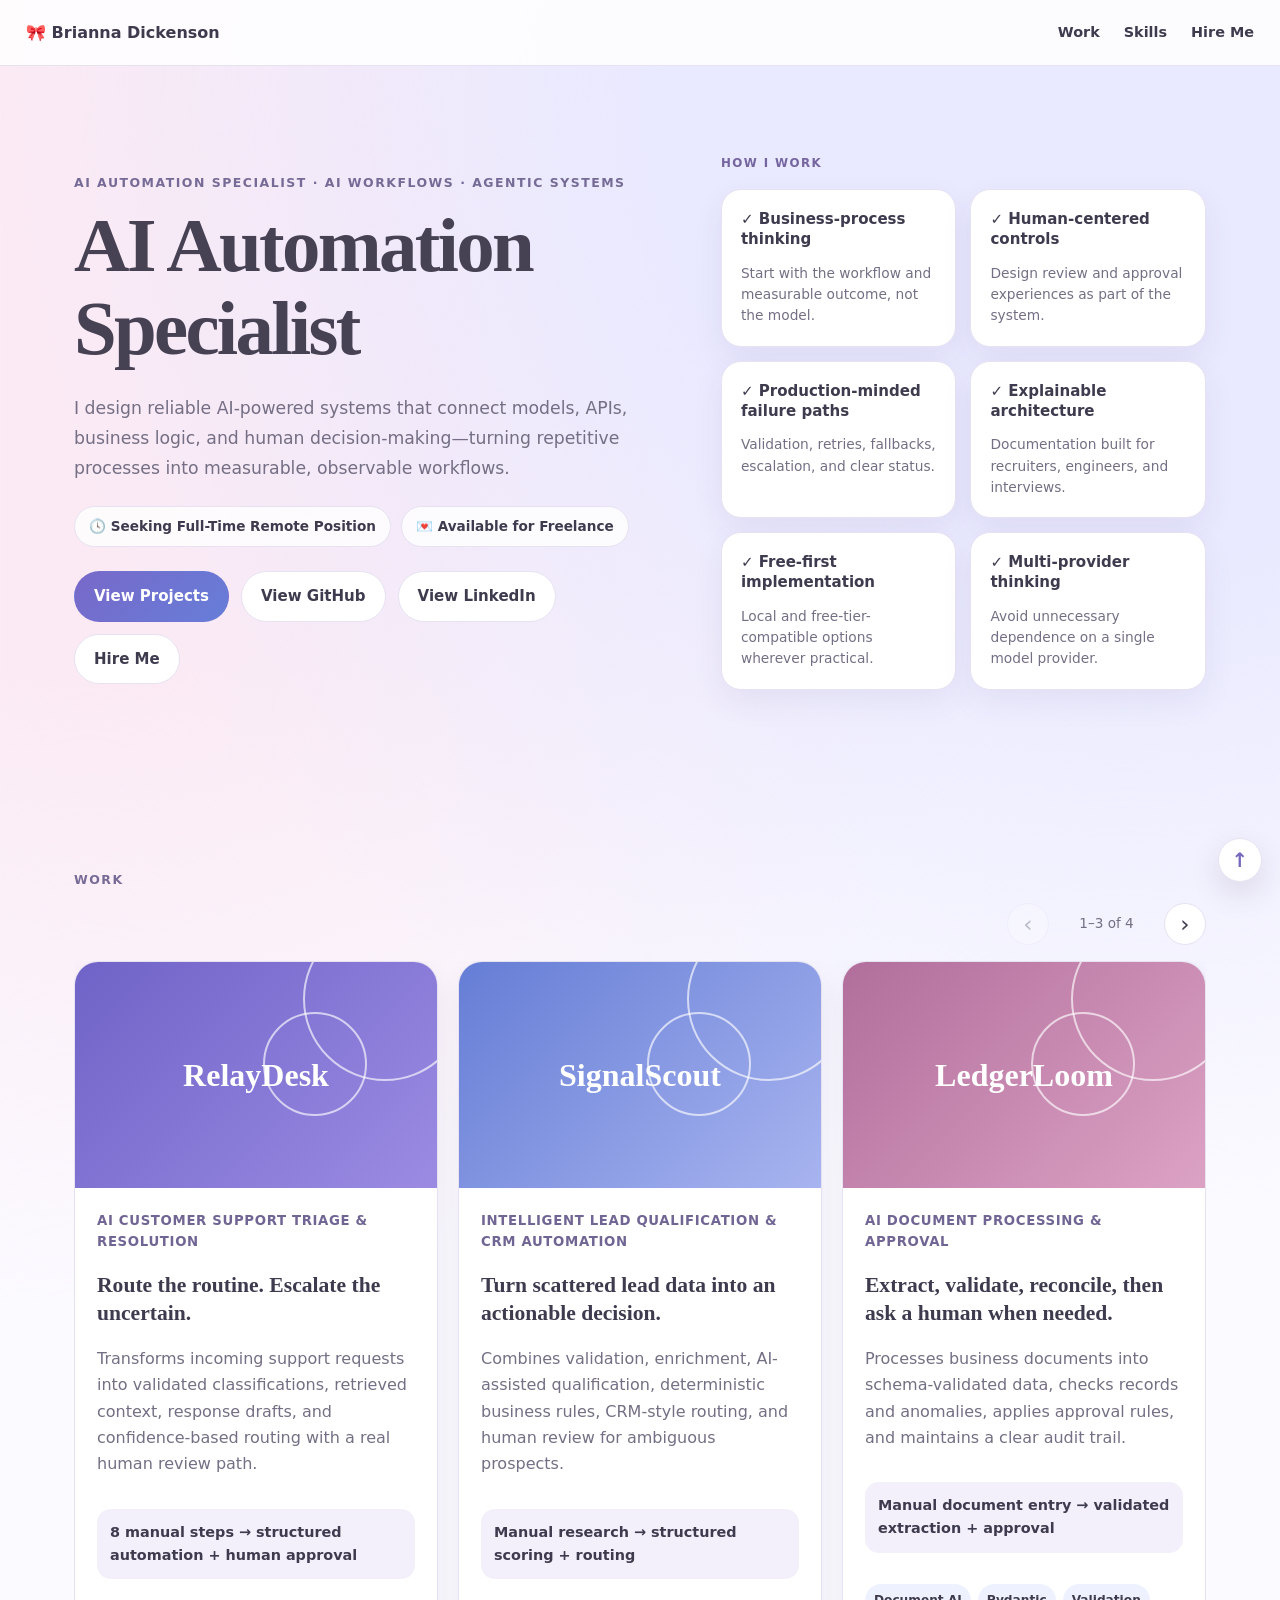
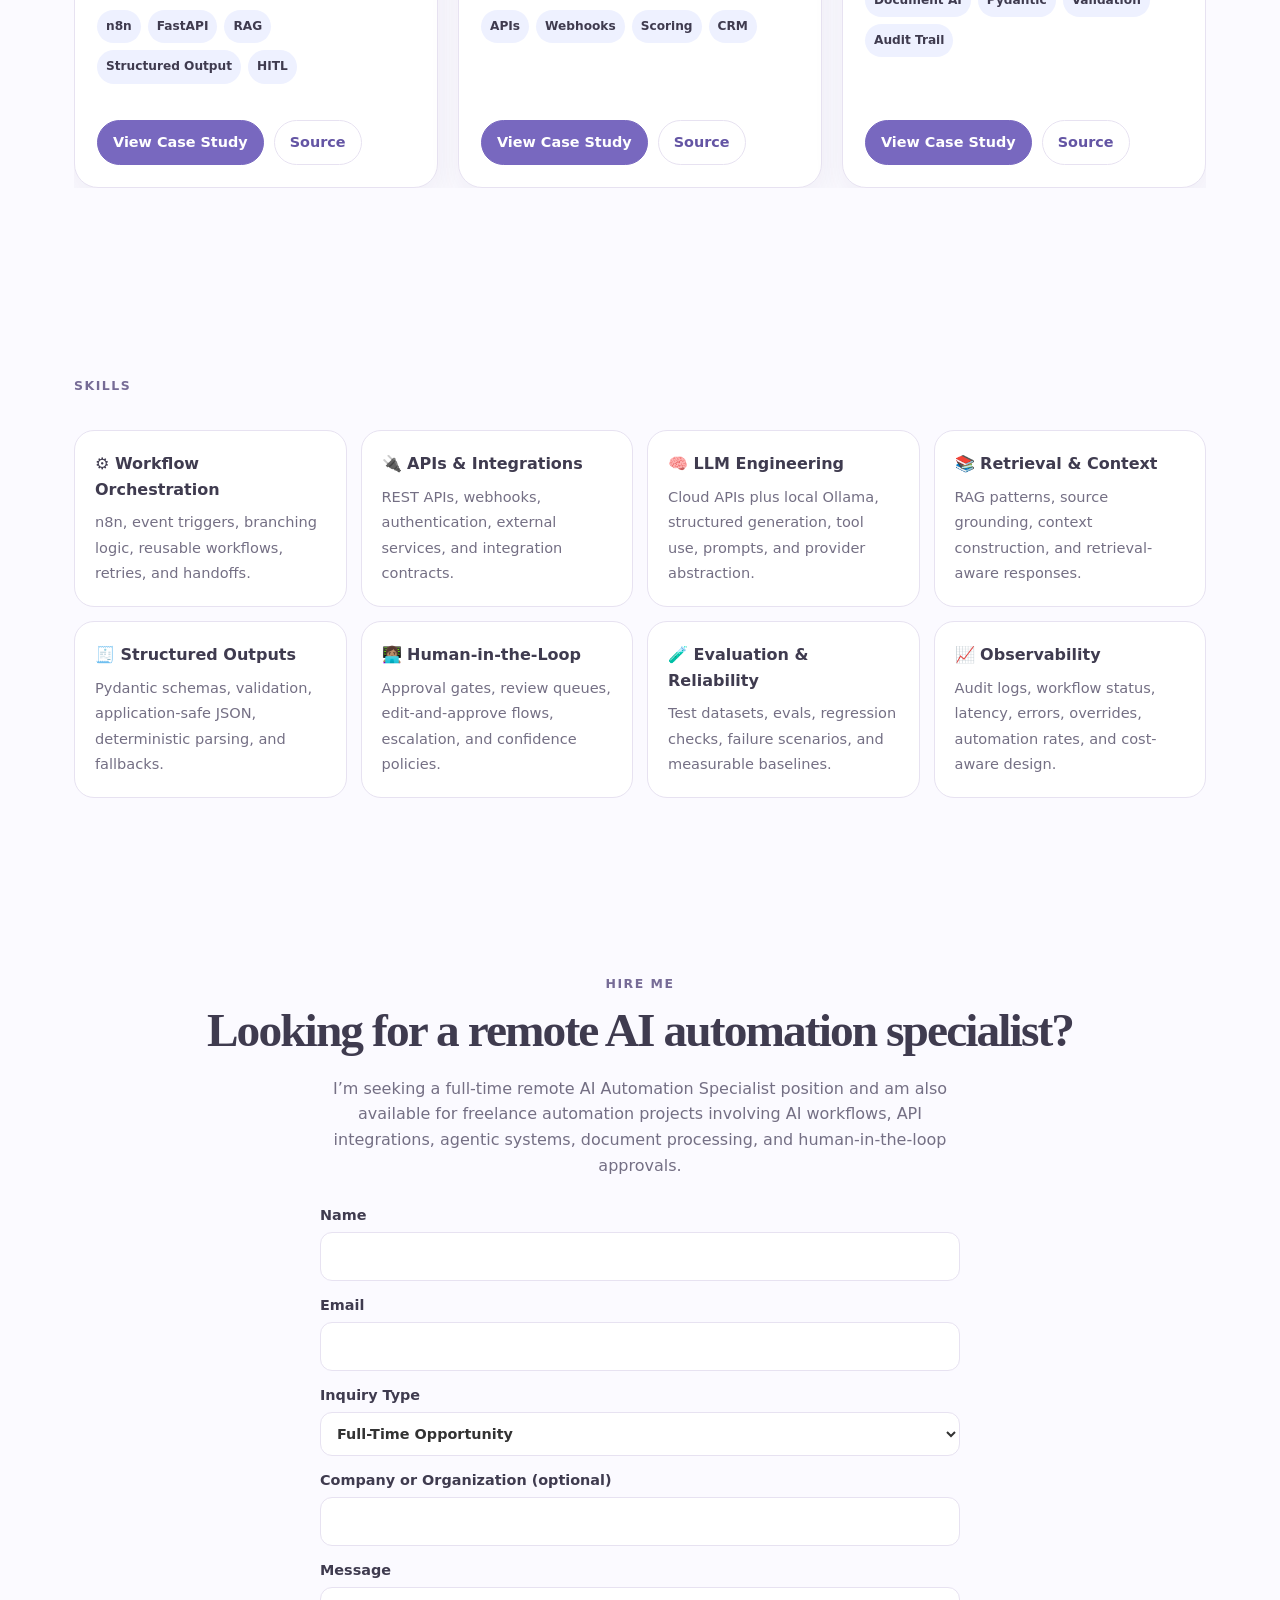
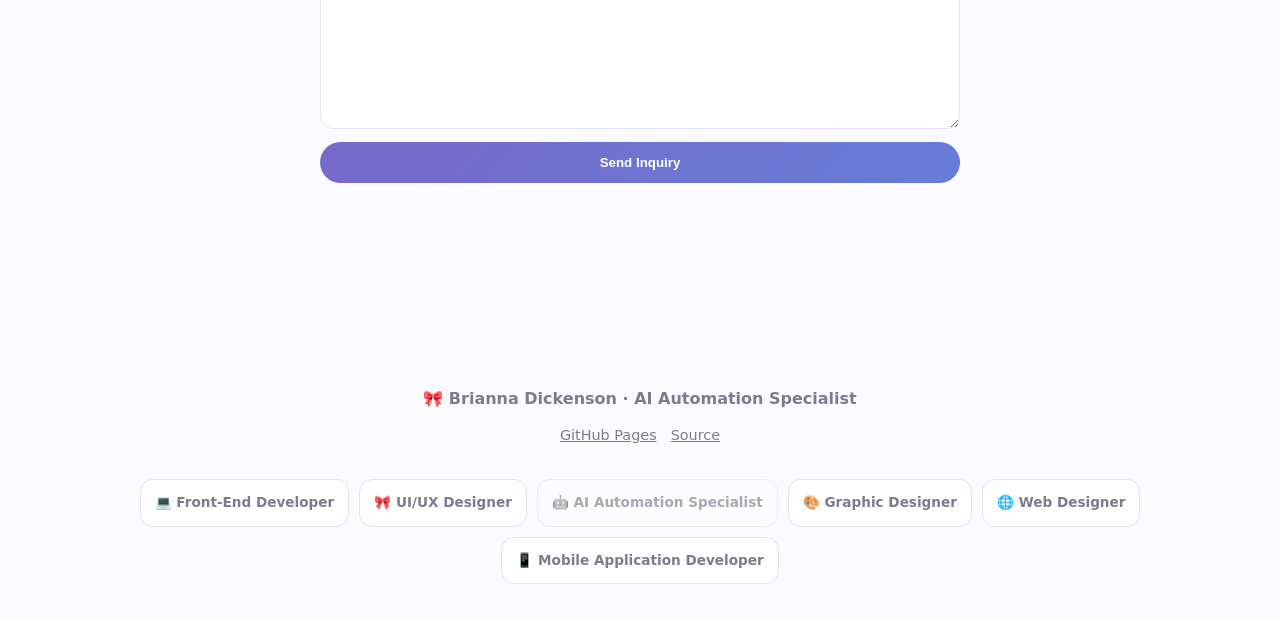
==== site/index.html @ fb6e981a "Page Featured Work carousel in non-repeating groups with left-aligned final page" ====
<!doctype html>
<html lang="en">
<head>
<meta charset="utf-8">
<meta name="viewport" content="width=device-width,initial-scale=1">
<meta name="description" content="Brianna Dickenson — AI Automation Specialist building reliable AI workflows, agents, API integrations, structured outputs, evaluation systems, and human-in-the-loop automation.">
<title>Brianna Dickenson · AI Automation Specialist</title>
<style>
:root{font-family:Inter,system-ui,-apple-system,BlinkMacSystemFont,"Segoe UI",sans-serif;color:#3f3b4f;background:#fbfaff;--ink:#3f3b4f;--muted:#746f84;--lav:#7868c9;--peri:#667ed8;--pink:#bc6f9d;--line:#e7e2f1;--card:#fff;--soft:#f3f0fb;--soft2:#eef1ff}*{box-sizing:border-box}html{scroll-behavior:smooth}body{margin:0;min-width:320px;background:radial-gradient(circle at 88% 2%,#e9e9ff 0 12%,transparent 29%),radial-gradient(circle at 7% 8%,#fbeaf4 0 10%,transparent 27%),#fbfaff}a{color:inherit}.skip{position:fixed;left:12px;top:12px;transform:translateY(-200%);background:#fff;padding:10px 14px;border-radius:12px;z-index:100}.skip:focus{transform:none}:focus-visible{outline:3px solid #6b66cc;outline-offset:3px}.wrap{max-width:1180px;margin:auto;padding:0 24px}.top{height:68px;display:flex;align-items:center;justify-content:space-between;border-bottom:1px solid rgba(70,60,95,.12);background:rgba(255,255,255,.91);backdrop-filter:blur(12px);position:sticky;top:0;z-index:30;padding:0 26px}.brand{font-weight:900;text-decoration:none}.nav{display:flex;gap:16px;flex-wrap:wrap;font-size:.9rem}.nav a{text-decoration:none;color:#655f75}.hero{display:grid;grid-template-columns:1.08fr .92fr;gap:54px;align-items:center;min-height:690px;padding-top:74px;padding-bottom:76px}.eyebrow{text-transform:uppercase;letter-spacing:.13em;font-size:.75rem;font-weight:850;color:#766b96}.hero h1,.section h2{font-family:Georgia,serif;color:#474154;letter-spacing:-.035em}.hero h1{font-size:clamp(3.35rem,7vw,6.5rem);line-height:.94;margin:10px 0 22px}.lede{font-size:1.17rem;line-height:1.7;color:var(--muted);max-width:710px}.status{display:grid;gap:9px;margin:25px 0}.status strong{display:inline-flex;width:fit-content;padding:9px 13px;border-radius:999px;border:1px solid var(--line);background:#fff}.status .primary{background:#ece9fb;border-color:#ddd6f4;color:#5e5194}.actions{display:flex;gap:11px;flex-wrap:wrap;margin-top:24px}.btn{display:inline-flex;align-items:center;justify-content:center;border-radius:999px;padding:12px 18px;font-weight:850;text-decoration:none;border:1px solid var(--line);background:#fff}.btn.primary{background:linear-gradient(135deg,var(--lav),var(--peri));color:#fff;border-color:transparent}.btn.disabled{opacity:.55;cursor:not-allowed}.flow-shell{background:#2f2c3a;color:#fbf9ff;border-radius:28px;padding:26px;box-shadow:0 28px 70px rgba(58,49,84,.18);transform:rotate(1deg);position:relative;overflow:hidden}.flow-shell:before{content:"";position:absolute;width:220px;height:220px;border-radius:50%;background:rgba(125,111,210,.17);right:-70px;top:-90px}.flow-title{font-size:.8rem;text-transform:uppercase;letter-spacing:.12em;color:#cfc7ea;font-weight:850;margin-bottom:20px;position:relative}.flow{display:grid;gap:10px;position:relative}.node{display:flex;align-items:center;justify-content:space-between;gap:10px;border:1px solid rgba(255,255,255,.13);background:rgba(255,255,255,.06);padding:13px 14px;border-radius:15px;font-weight:800}.node small{font-weight:700;color:#c9c2db}.node.active{border-color:#a99be8;background:rgba(144,129,219,.16)}.connector{height:17px;width:2px;background:linear-gradient(#8d7bd9,#7182df);margin:auto;position:relative;overflow:hidden}.connector:after{content:"";position:absolute;left:0;top:-10px;width:2px;height:8px;background:#fff;animation:pulse 2s linear infinite}@keyframes pulse{to{transform:translateY(30px)}}.split{display:grid;grid-template-columns:1fr 1fr;gap:10px}.section{padding:86px 0}.section h2{font-size:clamp(2.35rem,4.7vw,4.4rem);margin:0 0 15px}.section-copy{color:var(--muted);line-height:1.7;max-width:790px}.projects{display:grid;grid-template-columns:repeat(2,1fr);gap:22px;margin-top:38px}.card{background:#fff;border:1px solid var(--line);border-radius:28px;padding:20px;box-shadow:0 16px 45px rgba(65,55,91,.05)}.visual{height:210px;border-radius:21px;display:flex;align-items:flex-end;padding:22px;position:relative;overflow:hidden}.visual:before,.visual:after{content:"";position:absolute;border-radius:999px;border:2px solid rgba(255,255,255,.65)}.visual:before{width:160px;height:160px;right:-30px;top:-45px}.visual:after{width:100px;height:100px;right:70px;top:50px}.relay{background:linear-gradient(135deg,#6f63c7,#9b8be3);color:#fff}.signal{background:linear-gradient(135deg,#657dd5,#a8b4f0);color:#fff}.ledger{background:linear-gradient(135deg,#b16e9c,#dca2c4);color:#fff}.orbit{background:linear-gradient(135deg,#40395d,#7568a8);color:#fff}.visual strong{font-family:Georgia,serif;font-size:2rem;z-index:1}.card h3{font-family:Georgia,serif;font-size:1.9rem;margin:18px 0 3px}.subtitle{font-size:.83rem;font-weight:850;color:#716594;text-transform:uppercase;letter-spacing:.05em}.card p{color:var(--muted);line-height:1.65}.outcome{display:flex;gap:8px;align-items:center;background:var(--soft);border-radius:14px;padding:12px 13px;font-weight:800;font-size:.9rem;margin:15px 0}.chips{display:flex;gap:7px;flex-wrap:wrap;margin:16px 0}.chip{font-size:.76rem;font-weight:800;background:var(--soft2);border-radius:999px;padding:7px 9px}.links{display:flex;gap:13px;flex-wrap:wrap}.links a{font-weight:850;color:#6455a4}.skillgrid{display:grid;grid-template-columns:repeat(4,1fr);gap:14px;margin-top:34px}.skill{background:#fff;border:1px solid var(--line);border-radius:20px;padding:20px}.skill strong{display:block;margin-bottom:7px}.skill span{color:var(--muted);font-size:.91rem;line-height:1.55}.architecture{display:grid;grid-template-columns:.9fr 1.1fr;gap:30px;background:#fff;border:1px solid var(--line);border-radius:30px;padding:30px}.archmap{display:grid;gap:10px}.archrow{display:grid;grid-template-columns:repeat(3,1fr);gap:10px}.archbox{background:#f8f6fd;border:1px solid #ebe5f5;border-radius:17px;padding:16px;text-align:center;font-size:.86rem;font-weight:800}.archbox.emphasis{background:#eeeafe;color:#594d94}.metricgrid{display:grid;grid-template-columns:repeat(4,1fr);gap:13px;margin-top:34px}.metric{background:#fff;border:1px solid var(--line);border-radius:20px;padding:20px}.metric b{display:block;font-family:Georgia,serif;font-size:2rem;margin-bottom:5px}.metric span{font-size:.87rem;color:var(--muted)}.about{display:grid;grid-template-columns:.8fr 1.2fr;gap:30px;background:linear-gradient(135deg,#f2effd,#f8f7ff);border:1px solid #e1dbf2;border-radius:30px;padding:30px}.checklist{display:grid;grid-template-columns:repeat(2,1fr);gap:12px}.check{background:#fff;border-radius:17px;padding:16px;border:1px solid #ebe5f5}.check strong{display:block;margin-bottom:5px}.check span{font-size:.88rem;color:var(--muted)}.family{display:grid;grid-template-columns:repeat(5,1fr);gap:13px;margin-top:30px}.family a,.family div{padding:18px;border:1px solid var(--line);border-radius:20px;background:#fff;text-decoration:none}.family strong{display:block;margin-bottom:5px}.family span{font-size:.84rem;color:var(--muted);line-height:1.45}.contact{text-align:center;padding-bottom:100px}.contact .actions{justify-content:center}.footer{text-align:center;padding:28px;color:#81798d;border-top:1px solid var(--line)}@media(max-width:950px){.hero,.architecture,.about{grid-template-columns:1fr}.skillgrid,.metricgrid{grid-template-columns:repeat(2,1fr)}.family{grid-template-columns:repeat(2,1fr)}.flow-shell{transform:none}}@media(max-width:720px){.projects{grid-template-columns:1fr}.archrow{grid-template-columns:1fr}.top{height:auto;padding:15px 18px;align-items:flex-start}.nav{justify-content:flex-end}.hero{min-height:auto;padding-top:52px}.wrap{padding:0 18px}}@media(max-width:560px){.skillgrid,.metricgrid,.family,.checklist,.split{grid-template-columns:1fr}}

/* Portfolio family design system: typography, scale, buttons and footer */
:root{font-family:Inter,system-ui,-apple-system,BlinkMacSystemFont,"Segoe UI",sans-serif;font-size:16px}body{font-family:Inter,system-ui,-apple-system,BlinkMacSystemFont,"Segoe UI",sans-serif;line-height:1.6}.hero h1{font-family:Georgia,"Times New Roman",serif;font-size:clamp(2.9rem,6vw,5.2rem);line-height:1.08;letter-spacing:-.035em}.section h2{font-family:Georgia,"Times New Roman",serif;font-size:clamp(2rem,3.7vw,3.25rem);line-height:1.16}.eyebrow{font-size:.78rem;font-weight:800;letter-spacing:.12em;text-transform:uppercase}.lede,.lead{font-size:1.08rem;line-height:1.75}.actions{display:flex;flex-wrap:wrap;gap:12px}.actions .btn,.actions a.btn{font-family:inherit;font-size:.94rem;font-weight:750;border-radius:999px;padding:12px 19px;min-height:44px;display:inline-flex;align-items:center;justify-content:center;text-decoration:none}.portfolio-status{display:flex;flex-wrap:wrap;gap:10px;margin:22px 0}.portfolio-status span{border:1px solid var(--line,#ded6e7);border-radius:999px;padding:9px 14px;background:rgba(255,255,255,.8);font-size:.85rem;font-weight:750}.footer{border-top:0!important;text-align:center;padding:36px 20px}.portfolio-family-footer{border:0!important;padding:16px 0 0!important;margin:16px auto 0!important}.portfolio-family-footer nav{display:flex;justify-content:center;flex-wrap:wrap;gap:10px}.portfolio-family-footer nav a,.portfolio-family-footer nav span{display:inline-flex;align-items:center;justify-content:center;padding:12px 14px;border-radius:13px;border:1px solid var(--line,#ddd);background:rgba(255,255,255,.75);font-size:.85rem;font-weight:700;text-decoration:none}.portfolio-family-footer nav .current{opacity:.65}.footer-links{margin:12px 0;display:flex;gap:14px;justify-content:center;flex-wrap:wrap}.footer-links a{font-size:.9rem}.hire-form{max-width:640px;margin:26px auto;text-align:left;display:grid;gap:13px}.hire-form label{display:grid;gap:5px;font-size:.9rem;font-weight:700}.hire-form input,.hire-form select,.hire-form textarea{font:inherit;width:100%;padding:12px;border:1px solid var(--line,#ddd);border-radius:12px;background:#fff;color:#333}.hire-form button{cursor:pointer}.hire-form .form-feedback{font-size:.9rem}@media(max-width:650px){.hero{padding-top:52px}.portfolio-family-footer nav a,.portfolio-family-footer nav span{flex:1 1 145px}.actions .btn{flex:1 1 auto}}

/* Front-End Developer-aligned AI Automation portfolio shell */
.topnav{height:66px;display:flex;align-items:center;justify-content:space-between;padding:0 26px;background:rgba(255,255,255,.87);border-bottom:1px solid var(--line);position:relative;z-index:10}.topnav .brand{font-size:1rem;font-weight:850;text-decoration:none;color:var(--ink)}.navlinks{display:flex;gap:24px;align-items:center}.navlinks a{font-size:.9rem;font-weight:750;color:var(--ink);text-decoration:none}.navlinks a:hover{color:#7461bb}
.landing .hero{max-width:1180px;margin:0 auto;padding:88px 24px 80px;display:grid;grid-template-columns:1.1fr .9fr;gap:54px;align-items:center;min-height:680px}.landing .hero h1{font-family:Georgia,"Times New Roman",serif;font-size:clamp(2.9rem,6vw,5.2rem);line-height:1.08;letter-spacing:-.035em}.landing .hero .lede{max-width:600px}.landing .hero-quality{width:100%;min-width:0}.landing .hero-quality-title{font-size:.74rem;font-weight:850;letter-spacing:.12em;text-transform:uppercase;margin:0 0 16px;color:#75659f}.landing .hero-quality .checks{display:grid;grid-template-columns:repeat(2,minmax(0,1fr));gap:14px}.landing .hero-quality .check{display:flex;flex-direction:column;gap:8px;min-width:0;min-height:142px;padding:19px;background:#fff;border:1px solid var(--line);border-radius:20px;box-shadow:0 12px 32px rgba(74,58,111,.07)}.landing .hero-quality .check strong{display:block;font-size:.94rem;line-height:1.35;color:var(--ink)}.landing .hero-quality .check span{font-size:.86rem;line-height:1.55;color:var(--muted)}
#work,#skills{max-width:1180px;margin:0 auto;padding:88px 24px}#work .projects{display:grid;grid-template-columns:repeat(3,minmax(0,1fr));gap:22px;margin-top:34px;align-items:stretch}#work .card{min-width:0;display:flex;flex-direction:column;overflow:hidden;border-radius:24px;border:1px solid var(--line);background:#fff;box-shadow:0 12px 32px rgba(74,58,111,.07);padding:0}#work .card .visual{width:100%;height:auto;aspect-ratio:16/10;border-radius:0;margin:0;display:flex;align-items:center;justify-content:center}#work .card .subtitle,#work .card h3,#work .card p,#work .card .outcome,#work .card .chips,#work .card .links{margin-left:22px;margin-right:22px}#work .card .subtitle{margin-top:22px}#work .card h3{font-size:1.35rem;line-height:1.3}#work .card .chips{display:flex;flex-wrap:wrap;gap:7px}#work .card .links{margin-top:auto;padding-top:20px;margin-bottom:22px;display:flex;gap:10px;flex-wrap:wrap}#work .card .links a{display:inline-flex;align-items:center;justify-content:center;min-height:44px;border:1px solid var(--line);border-radius:999px;padding:10px 15px;text-decoration:none;font-weight:750;font-size:.9rem}#work .card .links a:first-child{background:#7868bf;color:#fff;border-color:#7868bf}
.section.contact{max-width:1180px;margin:0 auto;padding:88px 24px 100px;text-align:center}.section.contact h2{font-family:Georgia,"Times New Roman",serif;font-size:clamp(2rem,3.7vw,3.25rem);line-height:1.16;letter-spacing:-.04em;margin:0;color:var(--ink)}.section.contact>p:not(.eyebrow){max-width:650px;margin:18px auto 0;color:var(--muted);line-height:1.6;font-size:1rem}.section.contact>.eyebrow{margin:0 0 9px}.section.contact .hire-form{max-width:640px;margin:26px auto;text-align:left}
:root{--backtop-accent:#7868bf}.backtop{position:fixed;right:18px;bottom:18px;width:44px;height:44px;display:grid;place-items:center;padding:0;border-radius:50%;border:1px solid var(--line);background:#fff;color:var(--backtop-accent);box-shadow:0 12px 30px rgba(78,49,67,.13);font-family:inherit;font-size:1.25rem;line-height:1;font-weight:800;cursor:pointer;z-index:40;transition:transform .18s ease,box-shadow .18s ease,background-color .18s ease}.backtop:hover{transform:translateY(-3px);box-shadow:0 16px 36px rgba(78,49,67,.19);background:#fffafc}.backtop:focus-visible{outline:3px solid var(--backtop-accent);outline-offset:3px}@media(prefers-reduced-motion:reduce){.backtop{transition:none}.backtop:hover{transform:none}}
@media(max-width:950px){.landing .hero{grid-template-columns:1fr;min-height:auto;gap:32px}#work .projects{grid-template-columns:repeat(2,minmax(0,1fr))}}@media(max-width:650px){.topnav{padding:0 16px}.navlinks{gap:12px}.navlinks a{font-size:.82rem}.landing .hero{padding:52px 18px 65px}.landing .hero-quality .checks{grid-template-columns:1fr}.landing .hero-quality .check{min-height:0}#work,#skills{padding:64px 18px}#work .projects{grid-template-columns:1fr}.section.contact{padding:64px 18px 90px}}

/* Shared accessible Featured Work carousel */
#work .work-carousel{position:relative;min-width:0}#work .work-viewport{overflow:hidden;min-width:0;touch-action:pan-y;overscroll-behavior-inline:contain}#work .work-track{display:flex!important;flex-wrap:nowrap!important;align-items:stretch!important;gap:20px!important;margin-top:0!important;transition:transform .3s ease;will-change:transform}#work .work-track>.card,#work .work-track>.project{flex:0 0 calc((100% - 40px)/3)!important;width:calc((100% - 40px)/3)!important;min-width:0!important;max-width:none!important;box-sizing:border-box;display:flex!important;flex-direction:column!important;height:auto!important}#work .work-track>.card>.project-actions,#work .work-track>.card>.links{margin-top:auto!important}#work .work-track>.project>div:last-child{display:flex;flex-direction:column;flex:1}#work .work-track>.project .actions{margin-top:auto}#work .work-controls{display:flex;align-items:center;justify-content:flex-end;gap:10px;margin:0 0 16px}#work .work-arrow{display:grid;place-items:center;width:42px;height:42px;border-radius:50%;border:1px solid var(--line,#ddd);background:#fff;color:inherit;font:inherit;font-size:1.45rem;cursor:pointer;line-height:1}#work .work-arrow:disabled{opacity:.3;cursor:default}#work .work-counter{font-size:.85rem;color:var(--muted,#777);min-width:95px;text-align:center}#work .work-controls[hidden]{display:none!important}#work .work-track>.card .actions,#work .work-track>.card .project-actions{margin-top:auto}#work .work-track>.card .links{margin-top:auto}@media(max-width:950px){#work .work-track>.card,#work .work-track>.project{flex-basis:calc((100% - 20px)/2)!important;width:calc((100% - 20px)/2)!important}}@media(max-width:650px){#work .work-track>.card,#work .work-track>.project{flex-basis:100%!important;width:100%!important}}@media(prefers-reduced-motion:reduce){#work .work-track{transition:none!important}}
#work .work-track>.work-page-hidden{display:none!important}#work .work-track{transition:none!important}\n</style>
</head>
<body>
<a class="skip" href="#main">Skip to content</a>
<header class="topnav"><a class="brand" href="#">🎀 Brianna Dickenson</a><nav class="navlinks" aria-label="Primary navigation"><a href="#work">Work</a><a href="#skills">Skills</a><a href="#contact">Hire Me</a></nav></header>
<main id="main" class="landing">
<section class="hero wrap"><div><p class="eyebrow">AI Automation Specialist · AI Workflows · Agentic Systems</p><h1>AI Automation Specialist</h1><p class="lede">I design reliable AI-powered systems that connect models, APIs, business logic, and human decision-making—turning repetitive processes into measurable, observable workflows.</p><div class="portfolio-status"><span>🕓 Seeking Full-Time Remote Position</span><span>💌 Available for Freelance</span></div><div class="actions"><a class="btn primary" href="#work">View Projects</a><a class="btn" href="https://github.com/breyhanaariel/ai-automation-specialist">View GitHub</a><a class="btn" href="https://www.linkedin.com/in/brianna-dickenson-9555515b">View LinkedIn</a><a class="btn" href="#contact">Hire Me</a></div></div><div class="hero-quality" aria-label="How I Work: AI automation approach"><p class="eyebrow hero-quality-title">How I Work</p><div class="checks"><div class="check"><strong>✓ Business-process thinking</strong><span>Start with the workflow and measurable outcome, not the model.</span></div><div class="check"><strong>✓ Human-centered controls</strong><span>Design review and approval experiences as part of the system.</span></div><div class="check"><strong>✓ Production-minded failure paths</strong><span>Validation, retries, fallbacks, escalation, and clear status.</span></div><div class="check"><strong>✓ Explainable architecture</strong><span>Documentation built for recruiters, engineers, and interviews.</span></div><div class="check"><strong>✓ Free-first implementation</strong><span>Local and free-tier-compatible options wherever practical.</span></div><div class="check"><strong>✓ Multi-provider thinking</strong><span>Avoid unnecessary dependence on a single model provider.</span></div></div></div></section>
<section class="section wrap" id="work"><p class="eyebrow">Work</p><div class="projects">
<article class="card"><div class="visual relay"><strong>RelayDesk</strong></div><div class="subtitle">AI Customer Support Triage & Resolution</div><h3>Route the routine. Escalate the uncertain.</h3><p>Transforms incoming support requests into validated classifications, retrieved context, response drafts, and confidence-based routing with a real human review path.</p><div class="outcome">8 manual steps → structured automation + human approval</div><div class="chips"><span class="chip">n8n</span><span class="chip">FastAPI</span><span class="chip">RAG</span><span class="chip">Structured Output</span><span class="chip">HITL</span></div><div class="links"><a href="projects/relaydesk.html">View Case Study</a><a href="https://github.com/breyhanaariel/ai-automation-specialist/tree/main/relaydesk">Source</a></div></article>
<article class="card"><div class="visual signal"><strong>SignalScout</strong></div><div class="subtitle">Intelligent Lead Qualification & CRM Automation</div><h3>Turn scattered lead data into an actionable decision.</h3><p>Combines validation, enrichment, AI-assisted qualification, deterministic business rules, CRM-style routing, and human review for ambiguous prospects.</p><div class="outcome">Manual research → structured scoring + routing</div><div class="chips"><span class="chip">APIs</span><span class="chip">Webhooks</span><span class="chip">Scoring</span><span class="chip">CRM</span></div><div class="links"><a href="projects/signalscout.html">View Case Study</a><a href="https://github.com/breyhanaariel/ai-automation-specialist/tree/main/signalscout">Source</a></div></article>
<article class="card"><div class="visual ledger"><strong>LedgerLoom</strong></div><div class="subtitle">AI Document Processing & Approval</div><h3>Extract, validate, reconcile, then ask a human when needed.</h3><p>Processes business documents into schema-validated data, checks records and anomalies, applies approval rules, and maintains a clear audit trail.</p><div class="outcome">Manual document entry → validated extraction + approval</div><div class="chips"><span class="chip">Document AI</span><span class="chip">Pydantic</span><span class="chip">Validation</span><span class="chip">Audit Trail</span></div><div class="links"><a href="projects/ledgerloom.html">View Case Study</a><a href="https://github.com/breyhanaariel/ai-automation-specialist/tree/main/ledgerloom">Source</a></div></article>
<article class="card"><div class="visual orbit"><strong>OrbitOps</strong></div><div class="subtitle">Agentic Business Operations System</div><h3>Coordinate specialized agents without surrendering control.</h3><p>Uses tool-calling agents, shared state, explicit permissions, orchestration, fallback paths, and approval gates to execute multi-step business operations.</p><div class="outcome">Fragmented operations → coordinated agent workflow</div><div class="chips"><span class="chip">Agents</span><span class="chip">Tool Calling</span><span class="chip">MCP-ready</span><span class="chip">Orchestration</span></div><div class="links"><a href="projects/orbitops.html">View Case Study</a><a href="https://github.com/breyhanaariel/ai-automation-specialist/tree/main/orbitops">Source</a></div></article>
</div></section>
<section class="section wrap" id="skills"><p class="eyebrow">Skills</p><div class="skillgrid"><div class="skill"><strong>⚙️ Workflow Orchestration</strong><span>n8n, event triggers, branching logic, reusable workflows, retries, and handoffs.</span></div><div class="skill"><strong>🔌 APIs & Integrations</strong><span>REST APIs, webhooks, authentication, external services, and integration contracts.</span></div><div class="skill"><strong>🧠 LLM Engineering</strong><span>Cloud APIs plus local Ollama, structured generation, tool use, prompts, and provider abstraction.</span></div><div class="skill"><strong>📚 Retrieval & Context</strong><span>RAG patterns, source grounding, context construction, and retrieval-aware responses.</span></div><div class="skill"><strong>🧾 Structured Outputs</strong><span>Pydantic schemas, validation, application-safe JSON, deterministic parsing, and fallbacks.</span></div><div class="skill"><strong>👩🏽‍💻 Human-in-the-Loop</strong><span>Approval gates, review queues, edit-and-approve flows, escalation, and confidence policies.</span></div><div class="skill"><strong>🧪 Evaluation & Reliability</strong><span>Test datasets, evals, regression checks, failure scenarios, and measurable baselines.</span></div><div class="skill"><strong>📈 Observability</strong><span>Audit logs, workflow status, latency, errors, overrides, automation rates, and cost-aware design.</span></div></div></section>
<section class="section wrap contact" id="contact"><p class="eyebrow">Hire Me</p><h2>Looking for a remote AI automation specialist?</h2><p>I’m seeking a full-time remote AI Automation Specialist position and am also available for freelance automation projects involving AI workflows, API integrations, agentic systems, document processing, and human-in-the-loop approvals.</p><form class="hire-form" id="hireForm"><label>Name<input name="name" required autocomplete="name"></label><label>Email<input name="email" type="email" required autocomplete="email"></label><label>Inquiry Type<select name="inquiry_type" required><option value="Full-Time Opportunity">Full-Time Opportunity</option><option value="Freelance Project">Freelance Project</option></select></label><label>Company or Organization (optional)<input name="company" autocomplete="organization"></label><label>Message<textarea name="message" rows="5" required></textarea></label><button class="btn primary" type="submit">Send Inquiry</button><p class="form-feedback" id="hireFeedback" role="status" aria-live="polite"></p></form></section>
</main><footer class="footer"><strong>🎀 Brianna Dickenson · AI Automation Specialist</strong><div class="footer-links"><a href="https://breyhanaariel.github.io/ai-automation-specialist/">GitHub Pages</a><a href="https://github.com/breyhanaariel/ai-automation-specialist">Source</a></div><div class="portfolio-family-footer"><nav aria-label="Portfolio Family"><a href="https://breyhanaariel.github.io/front-end-developer/">💻 Front-End Developer</a><a href="https://breyhanaariel.github.io/ui-ux-designer/">🎀 UI/UX Designer</a><span class="current" aria-current="page">🤖 AI Automation Specialist</span><a href="https://breyhanaariel.github.io/graphic-designer/">🎨 Graphic Designer</a><a href="https://breyhanaariel.github.io/web-designer/">🌐 Web Designer</a><a href="https://breyhanaariel.github.io/mobile-app-developer/">📱 Mobile Application Developer</a></nav></div></footer><button class="backtop" type="button" aria-label="Back to top" title="Back to top">↑</button><script>document.querySelector('.backtop')?.addEventListener('click',()=>window.scrollTo({top:0,behavior:window.matchMedia('(prefers-reduced-motion: reduce)').matches?'auto':'smooth'}));document.getElementById('hireForm')?.addEventListener('submit',async function(e){e.preventDefault();const form=e.currentTarget,feedback=document.getElementById('hireFeedback'),button=form.querySelector('button');button.disabled=true;feedback.textContent='Sending inquiry…';try{const response=await fetch('https://formsubmit.co/ajax/breyhanadickenson@gmail.com',{method:'POST',body:new FormData(form),headers:{Accept:'application/json'}});if(!response.ok)throw Error('Submission failed');feedback.textContent='Thank you! Your inquiry was sent.';form.reset()}catch(error){feedback.innerHTML='Could not send automatically. Please <a href="mailto:breyhanadickenson@gmail.com?subject=AI%20Automation%20Opportunity">email me directly</a>.'}finally{button.disabled=false}});
function initWorkCarousel(root=document){const work=root.querySelector('#work');if(!work||work.dataset.carouselReady)return;const track=work.querySelector('.projects,.grid3,.grid');if(!track)return;const cards=[...track.children].filter(el=>el.matches('article.card,article.project'));if(!cards.length)return;work.dataset.carouselReady='true';const viewport=document.createElement('div');viewport.className='work-viewport';const wrapper=document.createElement('div');wrapper.className='work-carousel';track.classList.add('work-track');track.parentNode.insertBefore(wrapper,track);wrapper.appendChild(viewport);viewport.appendChild(track);const controls=document.createElement('div');controls.className='work-controls';controls.setAttribute('aria-label','Featured work navigation');const prev=document.createElement('button'),next=document.createElement('button'),counter=document.createElement('span');prev.type=next.type='button';prev.className=next.className='work-arrow';prev.textContent='‹';next.textContent='›';prev.setAttribute('aria-label','Previous project');next.setAttribute('aria-label','Next project');counter.className='work-counter';counter.setAttribute('aria-live','polite');controls.append(prev,counter,next);wrapper.parentNode.insertBefore(controls,wrapper);let page=0;function visible(){return window.matchMedia('(max-width:650px)').matches?1:window.matchMedia('(max-width:950px)').matches?2:3}function update(){const count=visible(),totalPages=Math.ceil(cards.length/count);page=Math.max(0,Math.min(page,totalPages-1));const start=page*count,end=Math.min(cards.length,start+count);track.style.transform='none';controls.hidden=totalPages<=1;prev.disabled=page===0;next.disabled=page===totalPages-1;counter.textContent=(start+1)+'–'+end+' of '+cards.length;cards.forEach((card,i)=>{const hidden=i<start||i>=end;card.classList.toggle('work-page-hidden',hidden);card.setAttribute('aria-hidden',String(hidden));if('inert'in card)card.inert=hidden;else card.querySelectorAll('a,button,input,select,textarea').forEach(el=>{if(hidden){if(!el.hasAttribute('data-work-tab'))el.setAttribute('data-work-tab',el.getAttribute('tabindex')??'');el.tabIndex=-1}else if(el.hasAttribute('data-work-tab')){const old=el.getAttribute('data-work-tab');if(old)el.setAttribute('tabindex',old);else el.removeAttribute('tabindex');el.removeAttribute('data-work-tab')}})})}prev.addEventListener('click',()=>{page=Math.max(0,page-1);update()});next.addEventListener('click',()=>{page=Math.min(Math.ceil(cards.length/visible())-1,page+1);update()});let startX=null,startY=null;viewport.addEventListener('touchstart',e=>{if(e.touches.length===1){startX=e.touches[0].clientX;startY=e.touches[0].clientY}},{passive:true});viewport.addEventListener('touchend',e=>{if(startX===null||!e.changedTouches.length)return;const dx=e.changedTouches[0].clientX-startX,dy=e.changedTouches[0].clientY-startY;startX=startY=null;if(Math.abs(dx)>45&&Math.abs(dx)>Math.abs(dy)*1.2){page=Math.max(0,Math.min(Math.ceil(cards.length/visible())-1,page+(dx<0?1:-1)));update()}},{passive:true});let previousCount=visible();window.addEventListener('resize',()=>{const count=visible();if(count!==previousCount){page=0;previousCount=count}update()});update()}

initWorkCarousel();
</script>
</body>
</html>
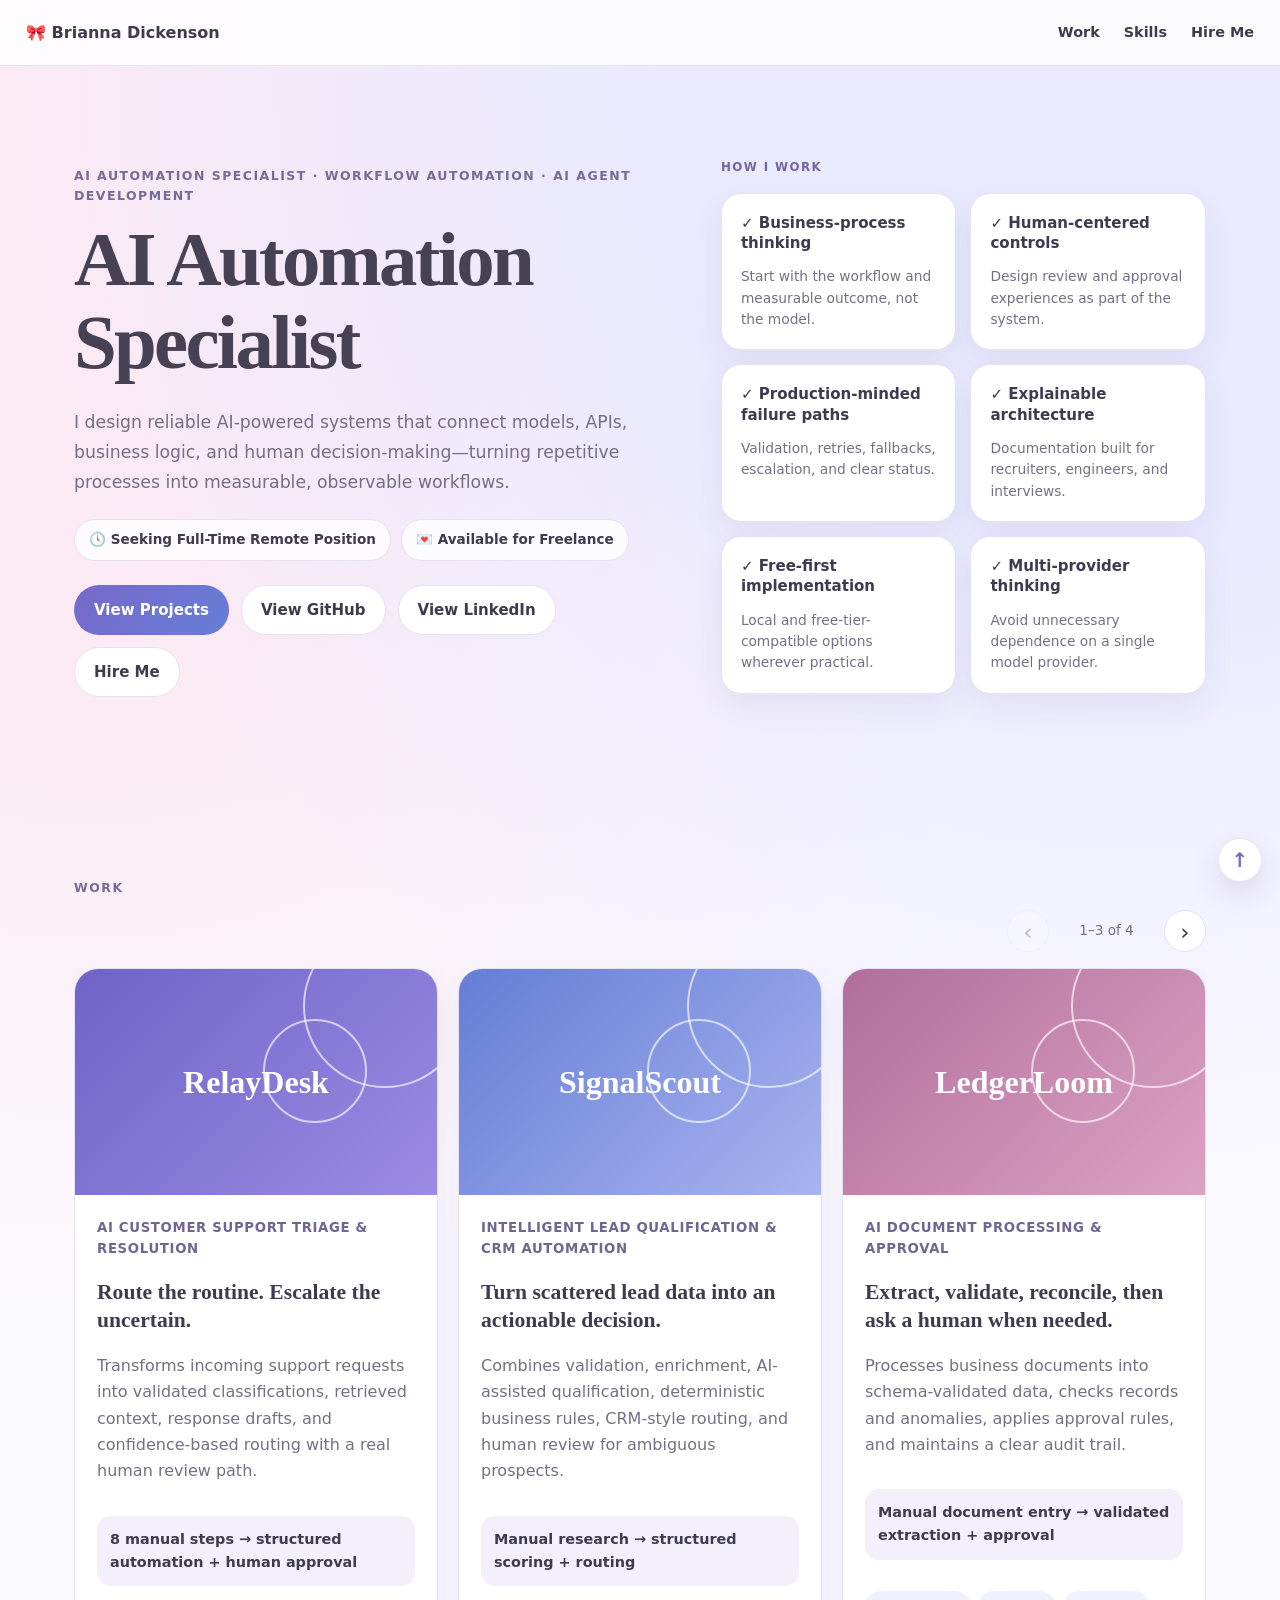
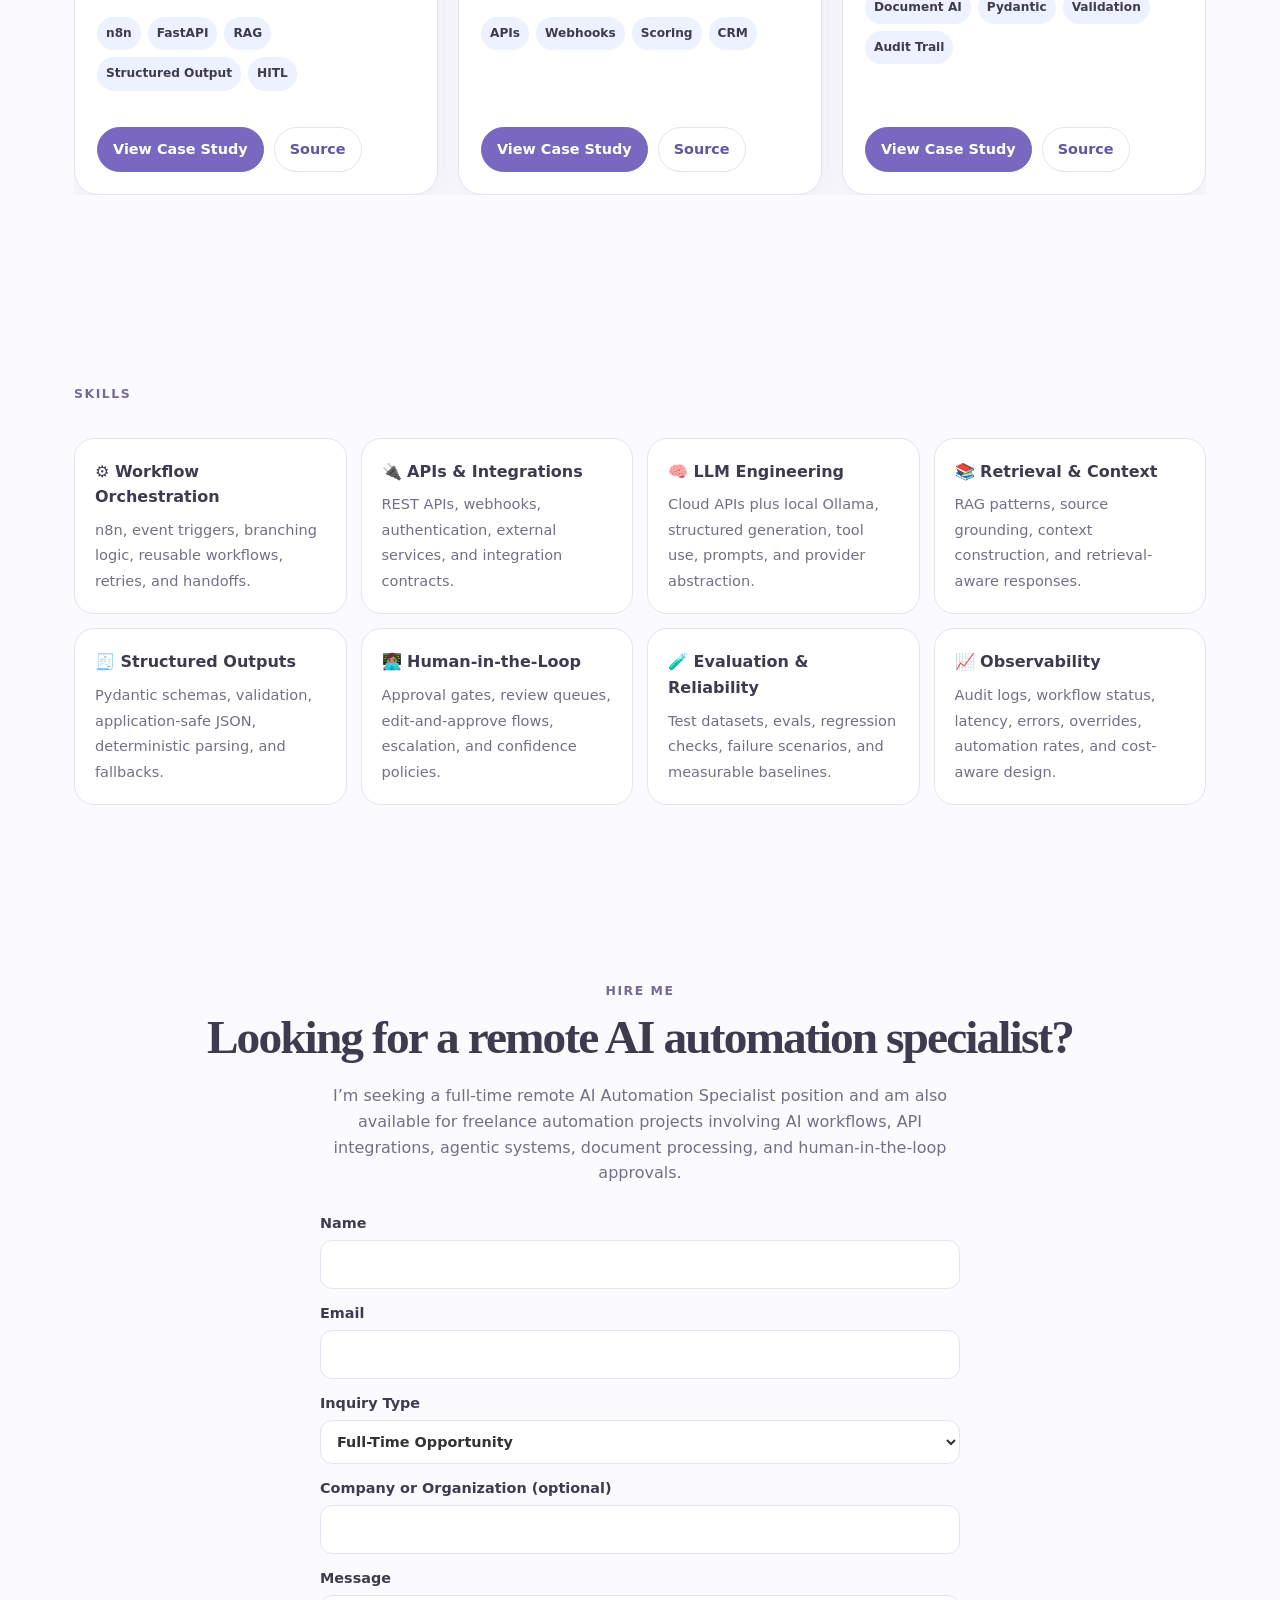
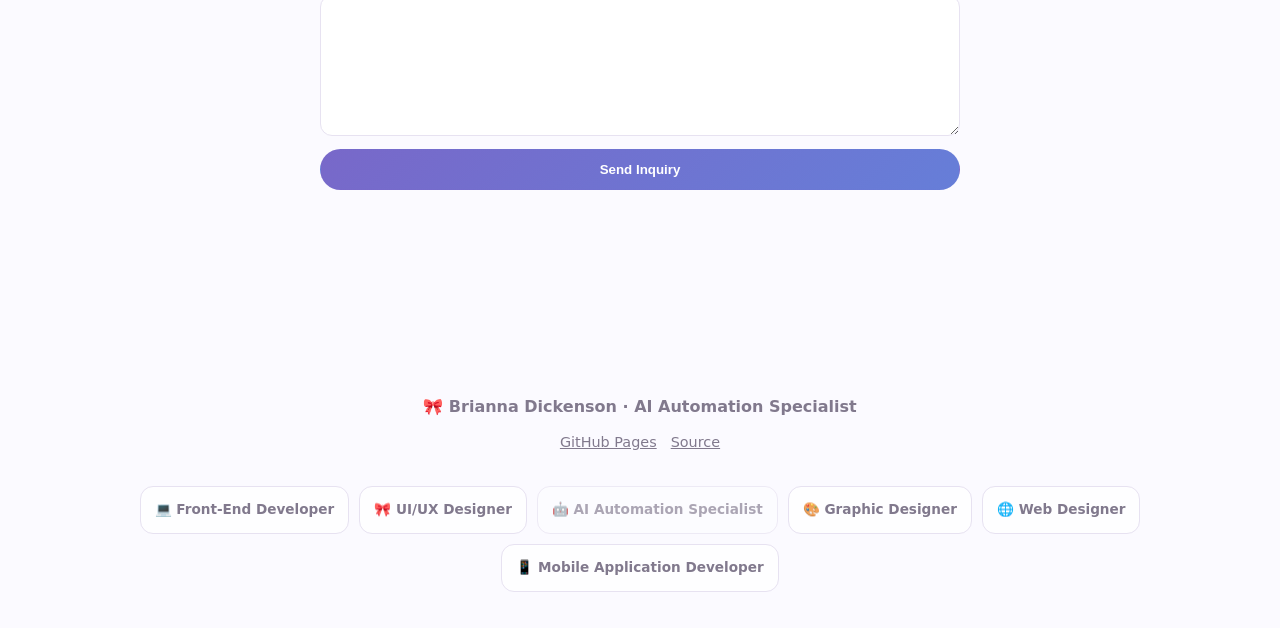
==== commit 19782cae: "Refocus portfolio specialty tagline on two job-relevant areas" ====
--- a/site/index.html
+++ b/site/index.html
@@ -27,7 +27,7 @@
 <a class="skip" href="#main">Skip to content</a>
 <header class="topnav"><a class="brand" href="#">🎀 Brianna Dickenson</a><nav class="navlinks" aria-label="Primary navigation"><a href="#work">Work</a><a href="#skills">Skills</a><a href="#contact">Hire Me</a></nav></header>
 <main id="main" class="landing">
-<section class="hero wrap"><div><p class="eyebrow">AI Automation Specialist · AI Workflows · Agentic Systems</p><h1>AI Automation Specialist</h1><p class="lede">I design reliable AI-powered systems that connect models, APIs, business logic, and human decision-making—turning repetitive processes into measurable, observable workflows.</p><div class="portfolio-status"><span>🕓 Seeking Full-Time Remote Position</span><span>💌 Available for Freelance</span></div><div class="actions"><a class="btn primary" href="#work">View Projects</a><a class="btn" href="https://github.com/breyhanaariel/ai-automation-specialist">View GitHub</a><a class="btn" href="https://www.linkedin.com/in/brianna-dickenson-9555515b">View LinkedIn</a><a class="btn" href="#contact">Hire Me</a></div></div><div class="hero-quality" aria-label="How I Work: AI automation approach"><p class="eyebrow hero-quality-title">How I Work</p><div class="checks"><div class="check"><strong>✓ Business-process thinking</strong><span>Start with the workflow and measurable outcome, not the model.</span></div><div class="check"><strong>✓ Human-centered controls</strong><span>Design review and approval experiences as part of the system.</span></div><div class="check"><strong>✓ Production-minded failure paths</strong><span>Validation, retries, fallbacks, escalation, and clear status.</span></div><div class="check"><strong>✓ Explainable architecture</strong><span>Documentation built for recruiters, engineers, and interviews.</span></div><div class="check"><strong>✓ Free-first implementation</strong><span>Local and free-tier-compatible options wherever practical.</span></div><div class="check"><strong>✓ Multi-provider thinking</strong><span>Avoid unnecessary dependence on a single model provider.</span></div></div></div></section>
+<section class="hero wrap"><div><p class="eyebrow">AI Automation Specialist · Workflow Automation · AI Agent Development</p><h1>AI Automation Specialist</h1><p class="lede">I design reliable AI-powered systems that connect models, APIs, business logic, and human decision-making—turning repetitive processes into measurable, observable workflows.</p><div class="portfolio-status"><span>🕓 Seeking Full-Time Remote Position</span><span>💌 Available for Freelance</span></div><div class="actions"><a class="btn primary" href="#work">View Projects</a><a class="btn" href="https://github.com/breyhanaariel/ai-automation-specialist">View GitHub</a><a class="btn" href="https://www.linkedin.com/in/brianna-dickenson-9555515b">View LinkedIn</a><a class="btn" href="#contact">Hire Me</a></div></div><div class="hero-quality" aria-label="How I Work: AI automation approach"><p class="eyebrow hero-quality-title">How I Work</p><div class="checks"><div class="check"><strong>✓ Business-process thinking</strong><span>Start with the workflow and measurable outcome, not the model.</span></div><div class="check"><strong>✓ Human-centered controls</strong><span>Design review and approval experiences as part of the system.</span></div><div class="check"><strong>✓ Production-minded failure paths</strong><span>Validation, retries, fallbacks, escalation, and clear status.</span></div><div class="check"><strong>✓ Explainable architecture</strong><span>Documentation built for recruiters, engineers, and interviews.</span></div><div class="check"><strong>✓ Free-first implementation</strong><span>Local and free-tier-compatible options wherever practical.</span></div><div class="check"><strong>✓ Multi-provider thinking</strong><span>Avoid unnecessary dependence on a single model provider.</span></div></div></div></section>
 <section class="section wrap" id="work"><p class="eyebrow">Work</p><div class="projects">
 <article class="card"><div class="visual relay"><strong>RelayDesk</strong></div><div class="subtitle">AI Customer Support Triage & Resolution</div><h3>Route the routine. Escalate the uncertain.</h3><p>Transforms incoming support requests into validated classifications, retrieved context, response drafts, and confidence-based routing with a real human review path.</p><div class="outcome">8 manual steps → structured automation + human approval</div><div class="chips"><span class="chip">n8n</span><span class="chip">FastAPI</span><span class="chip">RAG</span><span class="chip">Structured Output</span><span class="chip">HITL</span></div><div class="links"><a href="projects/relaydesk.html">View Case Study</a><a href="https://github.com/breyhanaariel/ai-automation-specialist/tree/main/relaydesk">Source</a></div></article>
 <article class="card"><div class="visual signal"><strong>SignalScout</strong></div><div class="subtitle">Intelligent Lead Qualification & CRM Automation</div><h3>Turn scattered lead data into an actionable decision.</h3><p>Combines validation, enrichment, AI-assisted qualification, deterministic business rules, CRM-style routing, and human review for ambiguous prospects.</p><div class="outcome">Manual research → structured scoring + routing</div><div class="chips"><span class="chip">APIs</span><span class="chip">Webhooks</span><span class="chip">Scoring</span><span class="chip">CRM</span></div><div class="links"><a href="projects/signalscout.html">View Case Study</a><a href="https://github.com/breyhanaariel/ai-automation-specialist/tree/main/signalscout">Source</a></div></article>
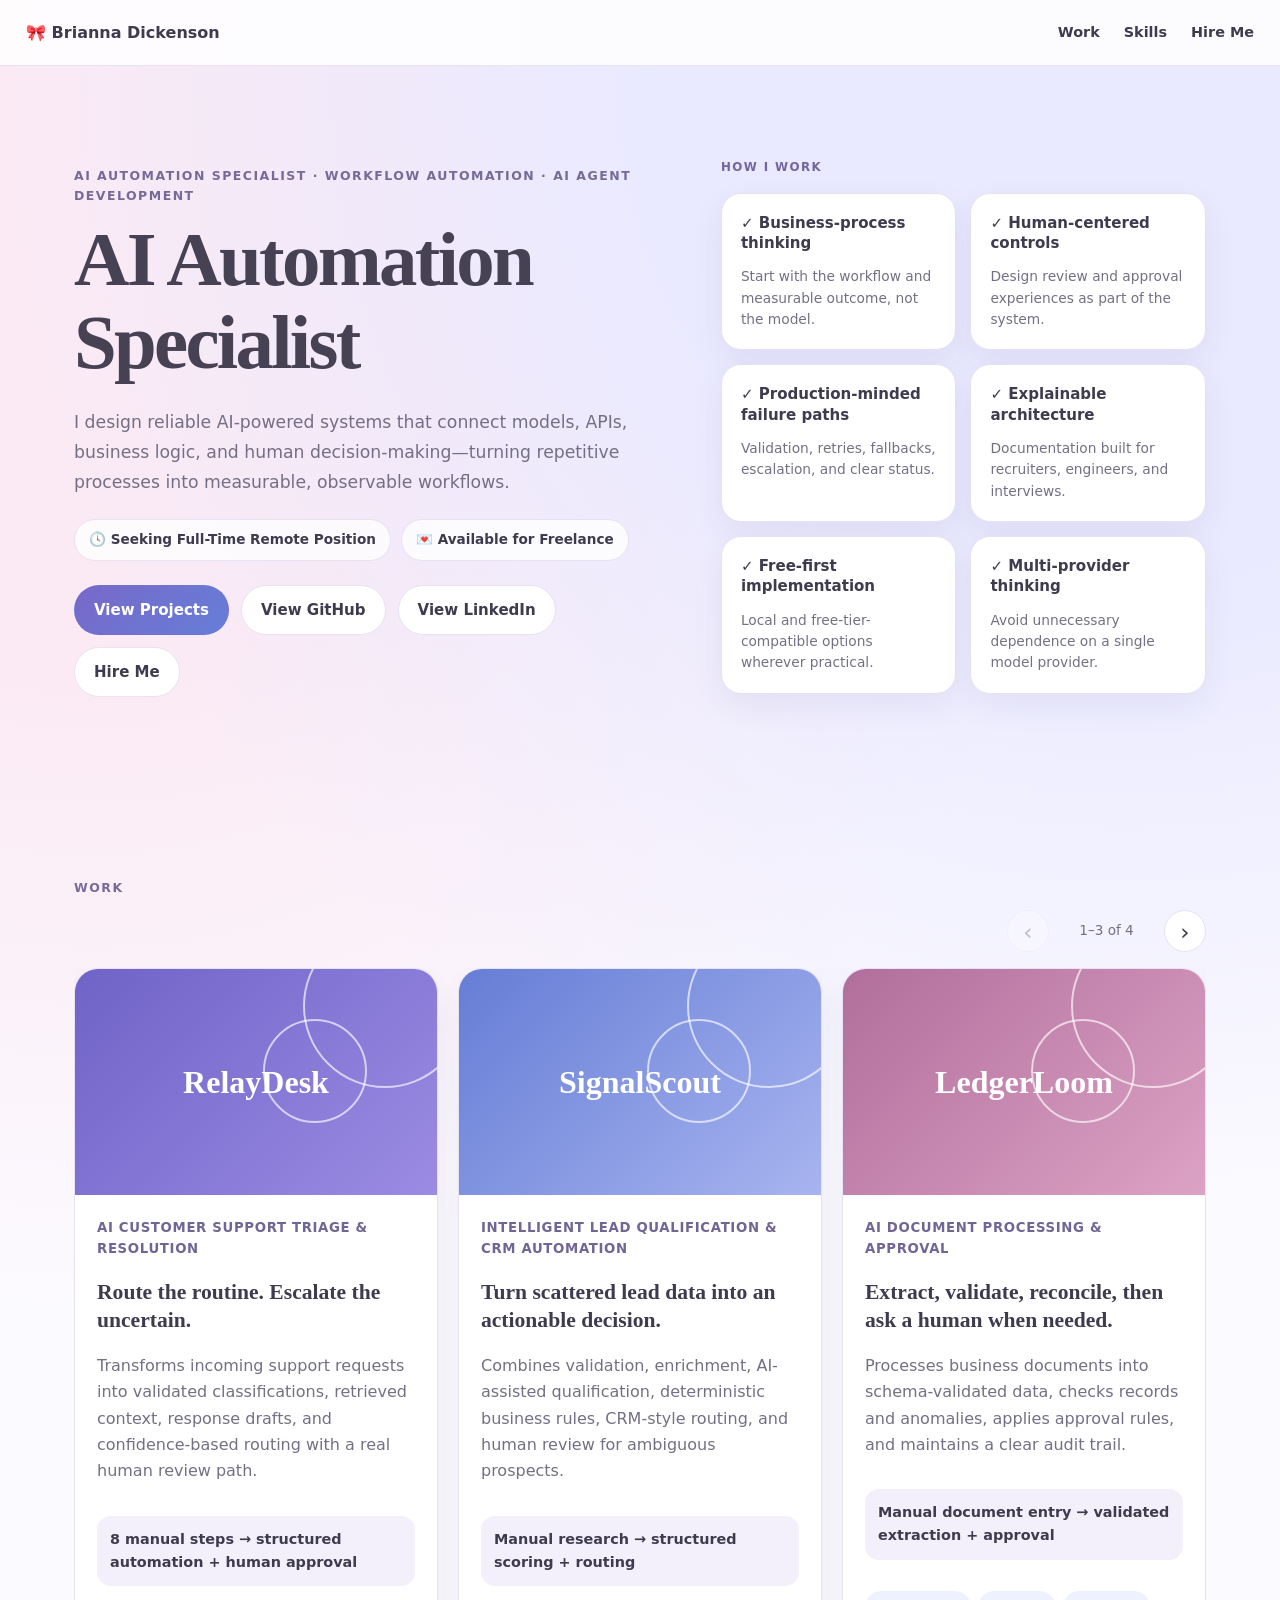
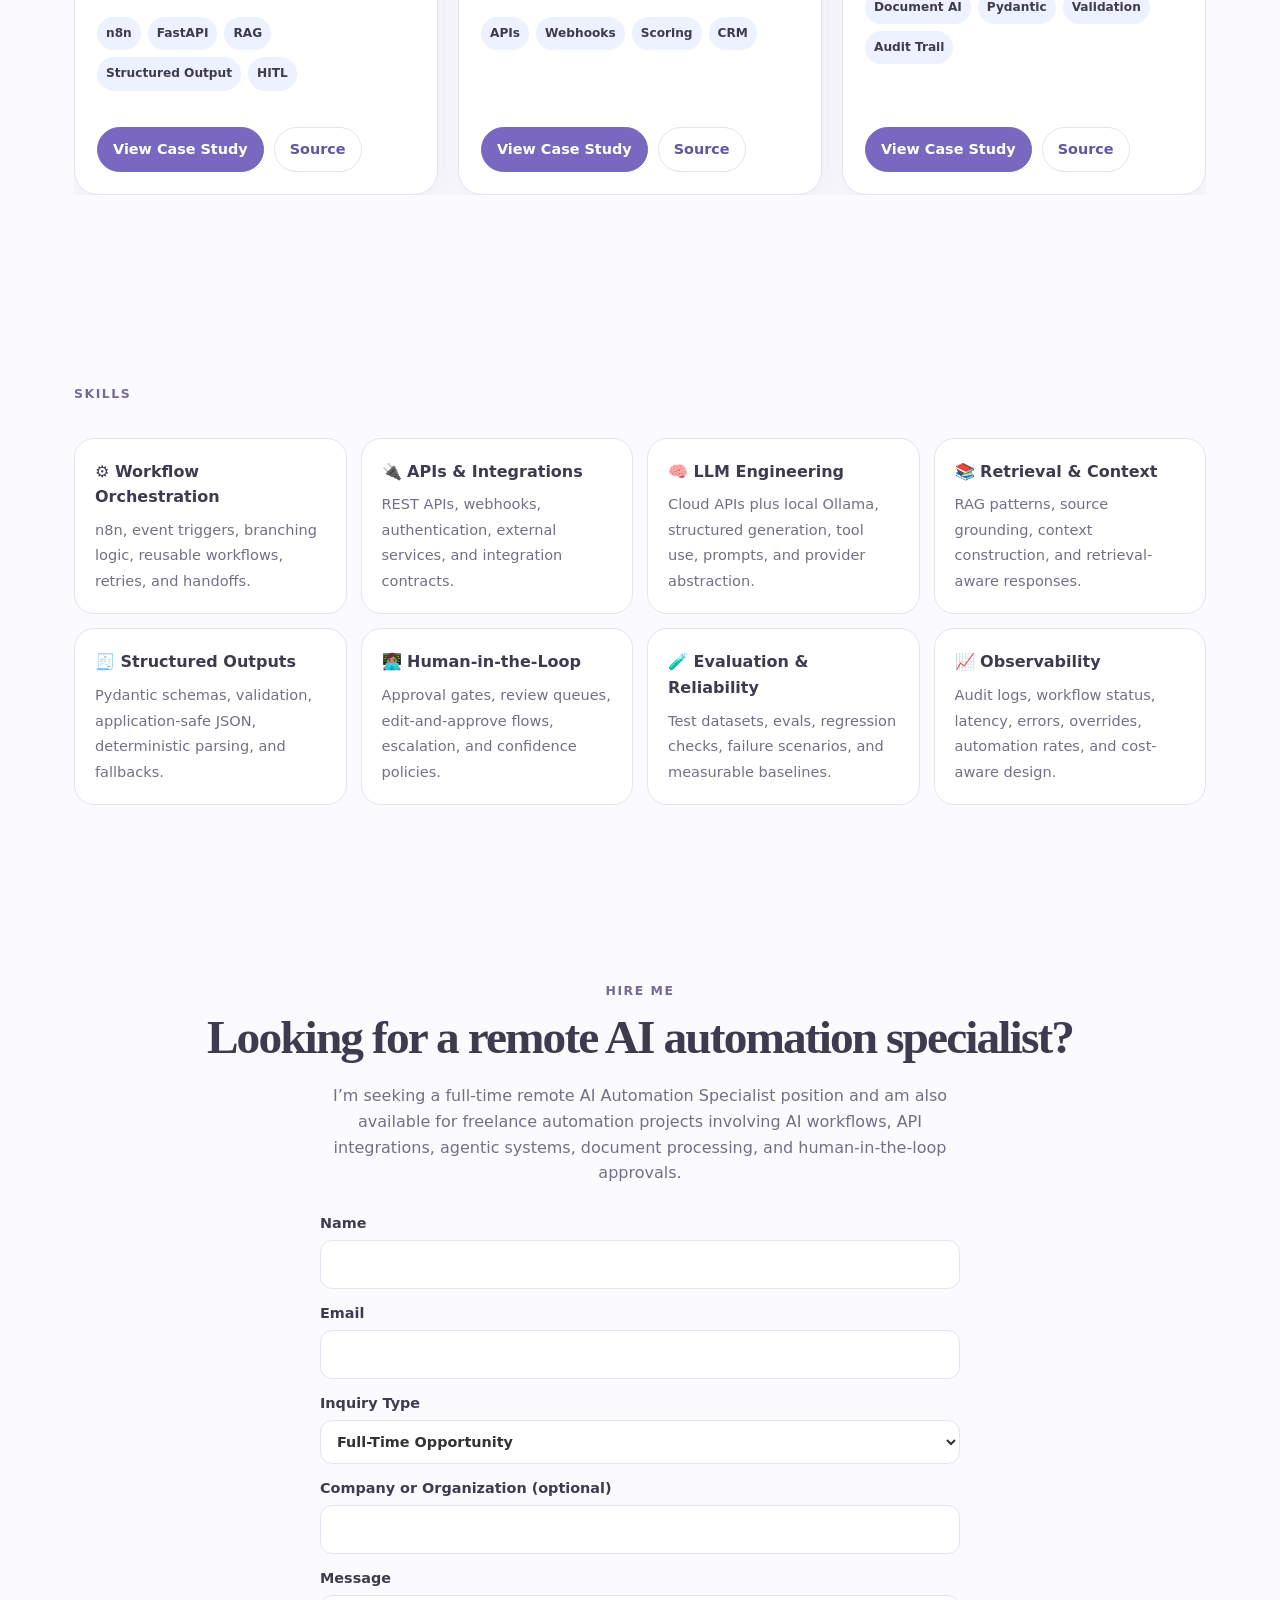
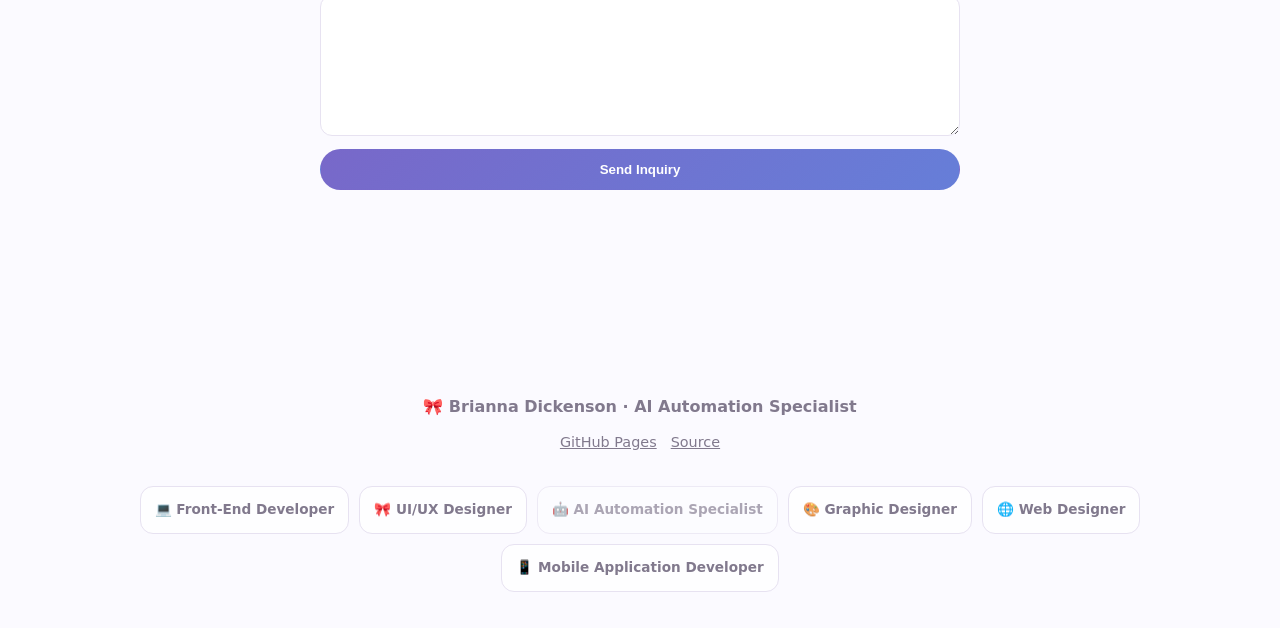
==== commit 6f194c78: "Standardize sticky header and scroll-triggered back-to-top control" ====
--- a/site/index.html
+++ b/site/index.html
@@ -21,7 +21,17 @@
 
 /* Shared accessible Featured Work carousel */
 #work .work-carousel{position:relative;min-width:0}#work .work-viewport{overflow:hidden;min-width:0;touch-action:pan-y;overscroll-behavior-inline:contain}#work .work-track{display:flex!important;flex-wrap:nowrap!important;align-items:stretch!important;gap:20px!important;margin-top:0!important;transition:transform .3s ease;will-change:transform}#work .work-track>.card,#work .work-track>.project{flex:0 0 calc((100% - 40px)/3)!important;width:calc((100% - 40px)/3)!important;min-width:0!important;max-width:none!important;box-sizing:border-box;display:flex!important;flex-direction:column!important;height:auto!important}#work .work-track>.card>.project-actions,#work .work-track>.card>.links{margin-top:auto!important}#work .work-track>.project>div:last-child{display:flex;flex-direction:column;flex:1}#work .work-track>.project .actions{margin-top:auto}#work .work-controls{display:flex;align-items:center;justify-content:flex-end;gap:10px;margin:0 0 16px}#work .work-arrow{display:grid;place-items:center;width:42px;height:42px;border-radius:50%;border:1px solid var(--line,#ddd);background:#fff;color:inherit;font:inherit;font-size:1.45rem;cursor:pointer;line-height:1}#work .work-arrow:disabled{opacity:.3;cursor:default}#work .work-counter{font-size:.85rem;color:var(--muted,#777);min-width:95px;text-align:center}#work .work-controls[hidden]{display:none!important}#work .work-track>.card .actions,#work .work-track>.card .project-actions{margin-top:auto}#work .work-track>.card .links{margin-top:auto}@media(max-width:950px){#work .work-track>.card,#work .work-track>.project{flex-basis:calc((100% - 20px)/2)!important;width:calc((100% - 20px)/2)!important}}@media(max-width:650px){#work .work-track>.card,#work .work-track>.project{flex-basis:100%!important;width:100%!important}}@media(prefers-reduced-motion:reduce){#work .work-track{transition:none!important}}
-#work .work-track>.work-page-hidden{display:none!important}#work .work-track{transition:none!important}\n</style>
+#work .work-track>.work-page-hidden{display:none!important}#work .work-track{transition:none!important}\n
+/* Portfolio Family: sticky navigation and accessible, scroll-triggered back-to-top */
+.topnav{position:sticky;top:0;z-index:50;backdrop-filter:blur(12px);-webkit-backdrop-filter:blur(12px)}
+html{scroll-padding-top:86px}
+.backtop{position:fixed;right:18px;bottom:18px;width:44px;height:44px;display:grid;place-items:center;padding:0;border-radius:50%;border:1px solid var(--line, #ded8e6);background:#fff;color:var(--backtop-accent,var(--violet,var(--accent,var(--ink,#6d56c7))));box-shadow:0 12px 30px rgba(78,49,67,.13);font-family:inherit;font-size:1.25rem;line-height:1;font-weight:800;cursor:pointer;z-index:60;transition:opacity .18s ease,visibility .18s ease,transform .18s ease,box-shadow .18s ease}
+.backtop:not(.is-visible){opacity:0;visibility:hidden;pointer-events:none;transform:translateY(8px)}
+.backtop.is-visible{opacity:1;visibility:visible;transform:translateY(0)}
+.backtop.is-visible:hover{transform:translateY(-3px);box-shadow:0 16px 36px rgba(78,49,67,.19)}
+.backtop:focus-visible{outline:3px solid var(--backtop-accent,var(--violet,var(--accent,#6d56c7)));outline-offset:3px}
+@media(prefers-reduced-motion:reduce){.backtop{transition:none}.backtop.is-visible:hover{transform:none}}
+</style>
 </head>
 <body>
 <a class="skip" href="#main">Skip to content</a>
@@ -41,5 +51,10 @@
 
 initWorkCarousel();
 </script>
+
+<script>
+/* Shared behavior: show the return control only after scrolling down. */
+(()=>{const button=document.querySelector('.backtop');if(!button)return;const update=()=>{const visible=window.scrollY>300;button.classList.toggle('is-visible',visible);button.tabIndex=visible?0:-1;button.setAttribute('aria-hidden',String(!visible))};window.addEventListener('scroll',update,{passive:true});window.addEventListener('pageshow',update);update();})();
+</script>
 </body>
 </html>
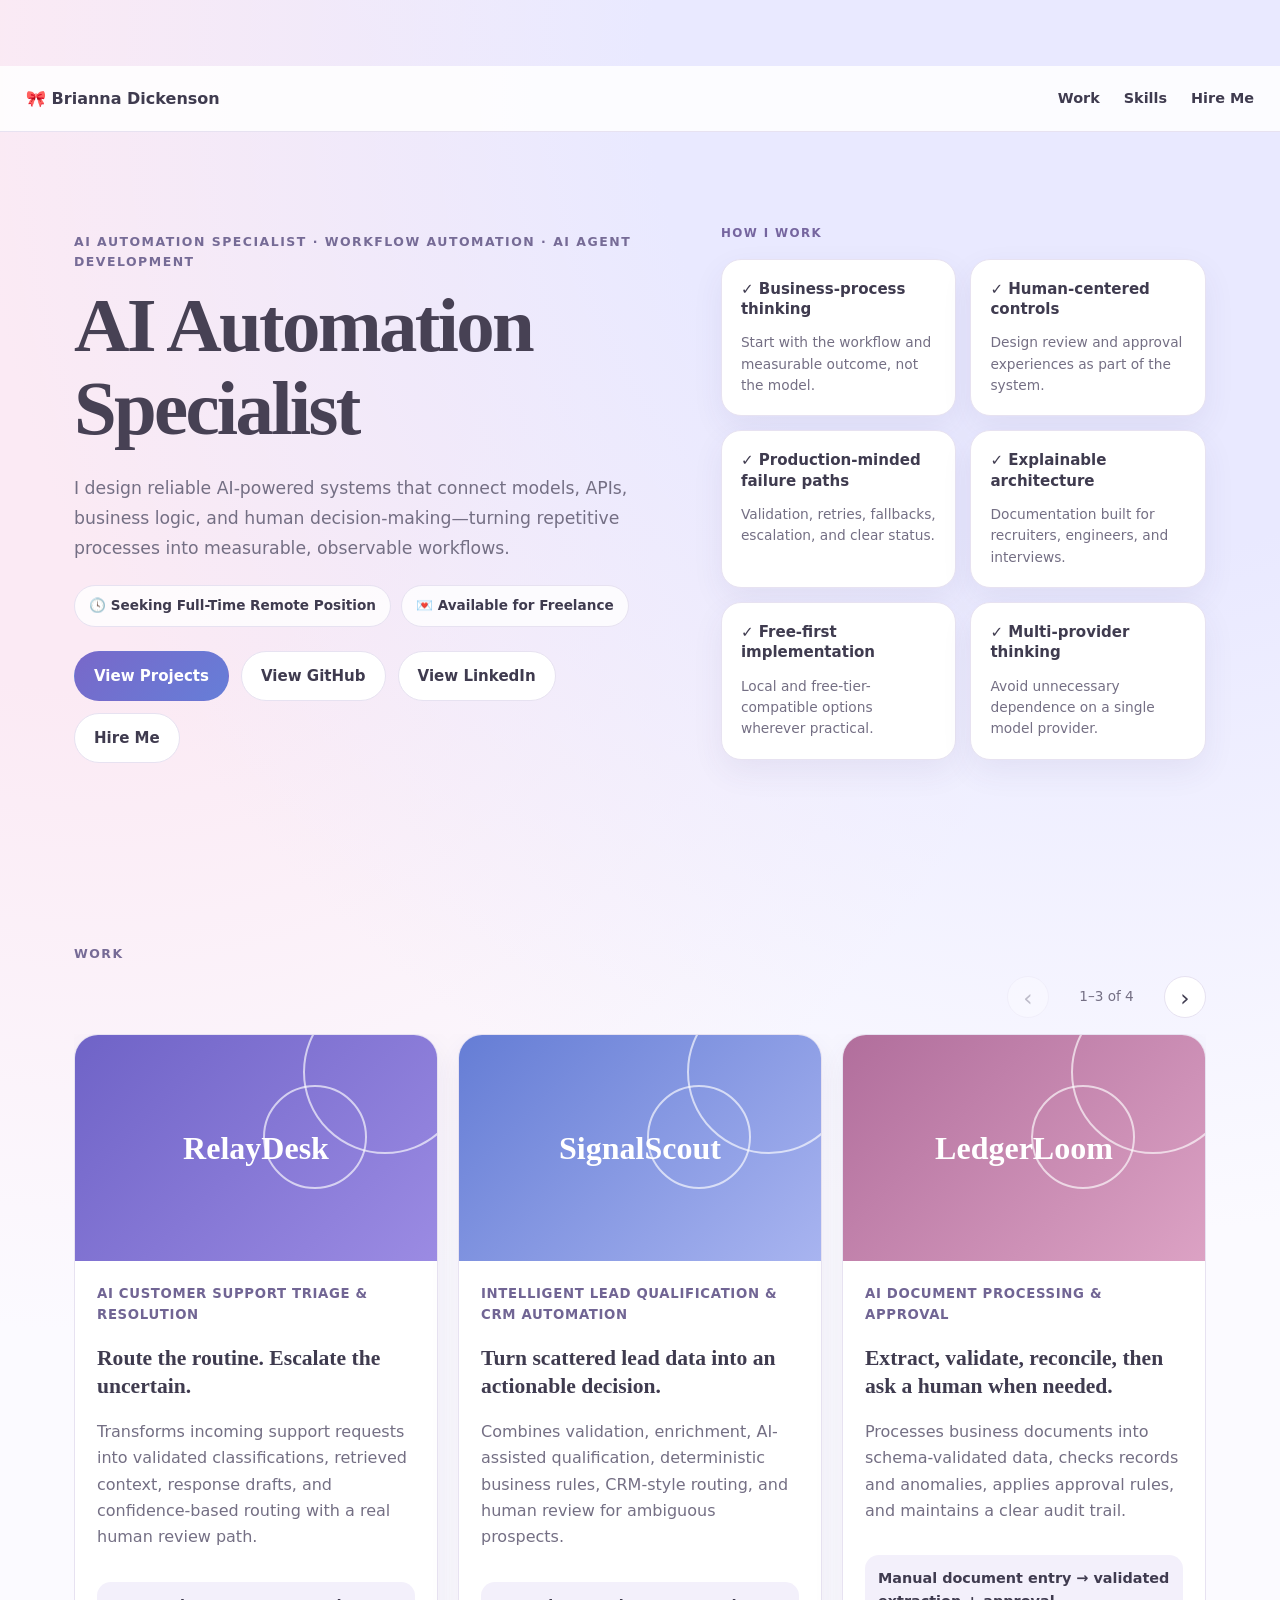
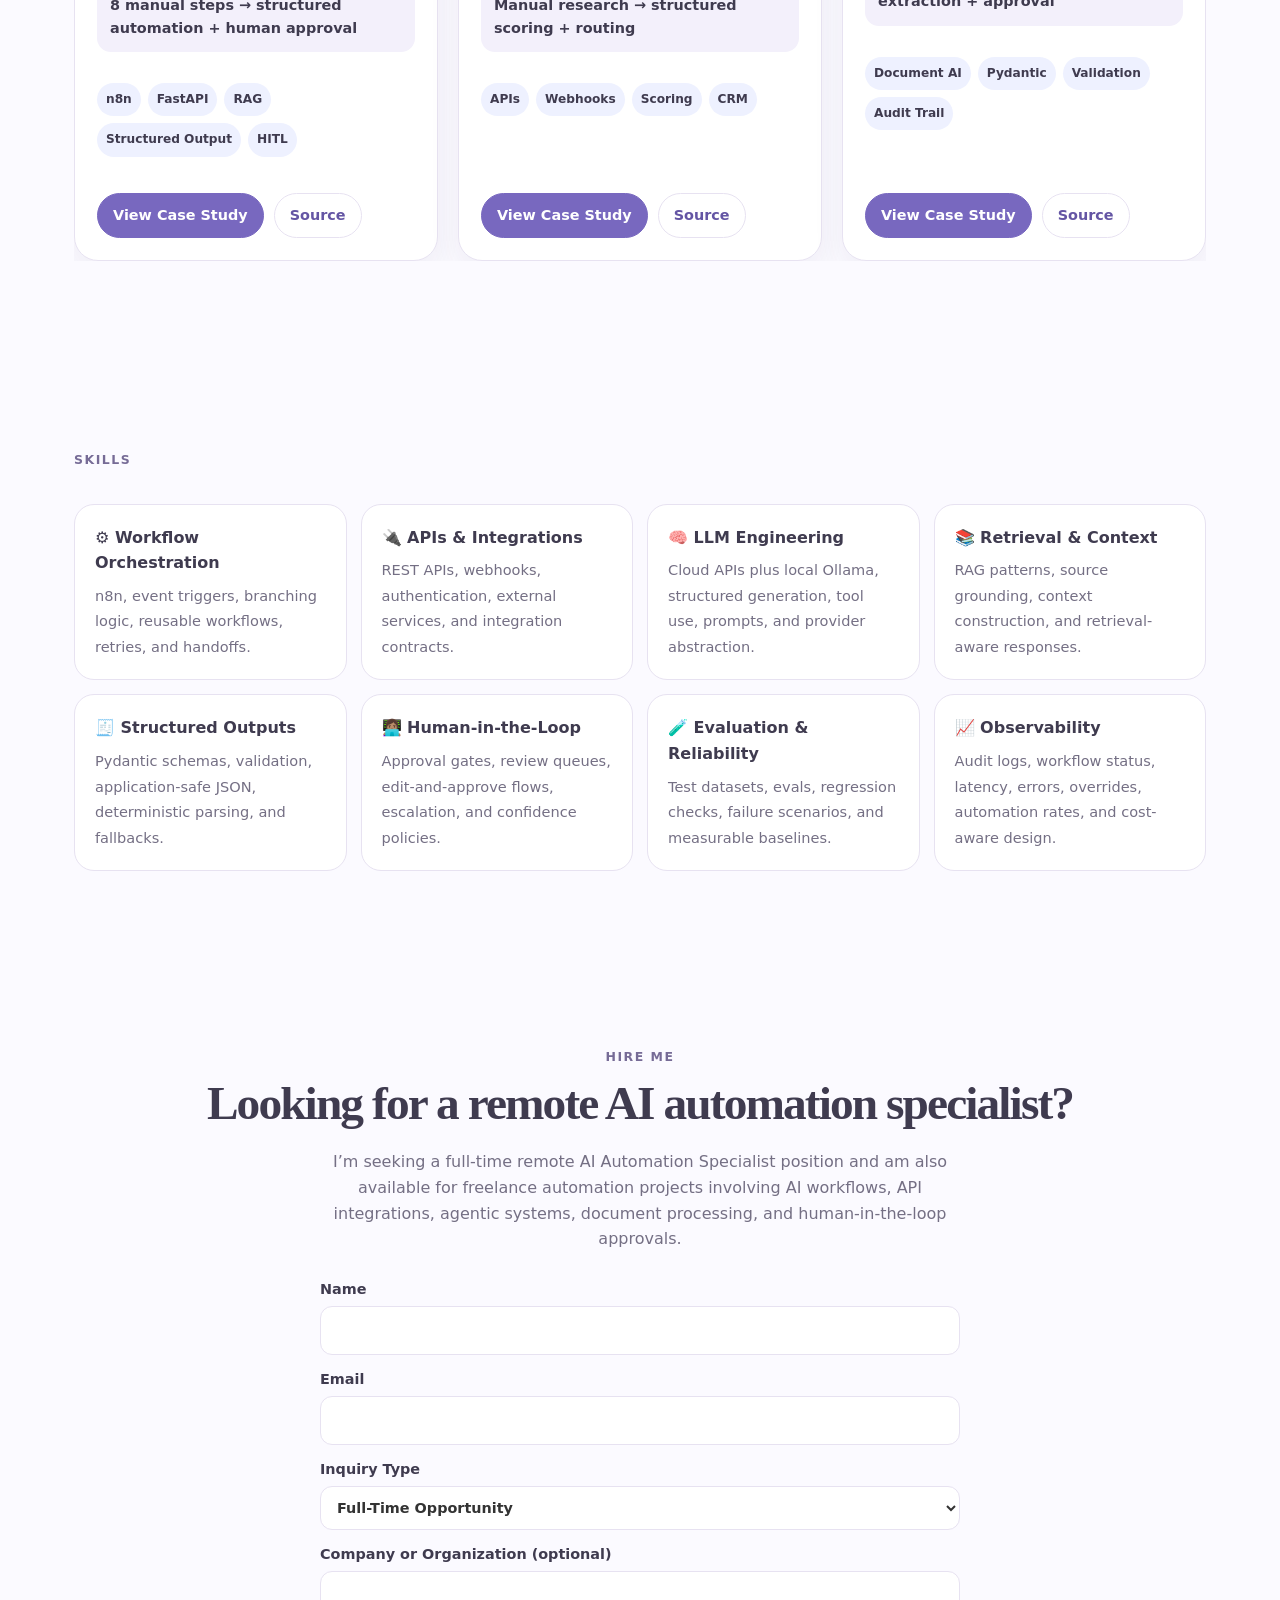
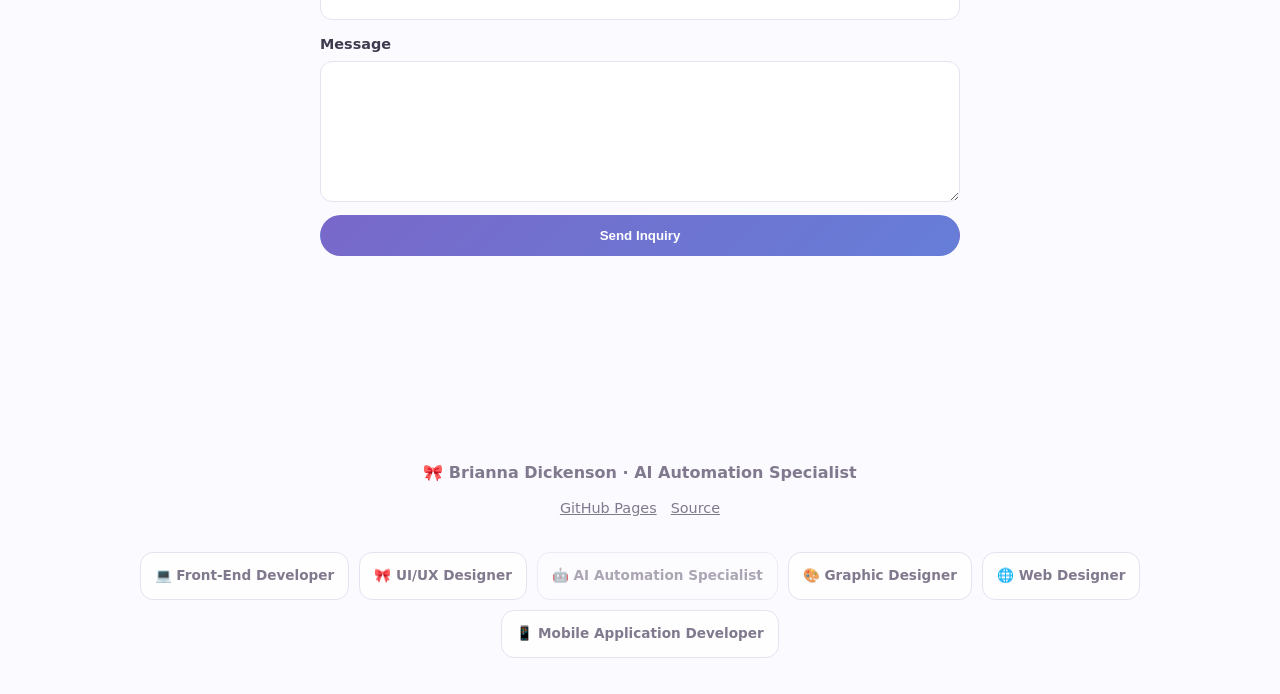
==== commit fa5ec071: "Fix AI portfolio persistent navigation using fixed header and layout offset" ====
--- a/site/index.html
+++ b/site/index.html
@@ -23,7 +23,10 @@
 #work .work-carousel{position:relative;min-width:0}#work .work-viewport{overflow:hidden;min-width:0;touch-action:pan-y;overscroll-behavior-inline:contain}#work .work-track{display:flex!important;flex-wrap:nowrap!important;align-items:stretch!important;gap:20px!important;margin-top:0!important;transition:transform .3s ease;will-change:transform}#work .work-track>.card,#work .work-track>.project{flex:0 0 calc((100% - 40px)/3)!important;width:calc((100% - 40px)/3)!important;min-width:0!important;max-width:none!important;box-sizing:border-box;display:flex!important;flex-direction:column!important;height:auto!important}#work .work-track>.card>.project-actions,#work .work-track>.card>.links{margin-top:auto!important}#work .work-track>.project>div:last-child{display:flex;flex-direction:column;flex:1}#work .work-track>.project .actions{margin-top:auto}#work .work-controls{display:flex;align-items:center;justify-content:flex-end;gap:10px;margin:0 0 16px}#work .work-arrow{display:grid;place-items:center;width:42px;height:42px;border-radius:50%;border:1px solid var(--line,#ddd);background:#fff;color:inherit;font:inherit;font-size:1.45rem;cursor:pointer;line-height:1}#work .work-arrow:disabled{opacity:.3;cursor:default}#work .work-counter{font-size:.85rem;color:var(--muted,#777);min-width:95px;text-align:center}#work .work-controls[hidden]{display:none!important}#work .work-track>.card .actions,#work .work-track>.card .project-actions{margin-top:auto}#work .work-track>.card .links{margin-top:auto}@media(max-width:950px){#work .work-track>.card,#work .work-track>.project{flex-basis:calc((100% - 20px)/2)!important;width:calc((100% - 20px)/2)!important}}@media(max-width:650px){#work .work-track>.card,#work .work-track>.project{flex-basis:100%!important;width:100%!important}}@media(prefers-reduced-motion:reduce){#work .work-track{transition:none!important}}
 #work .work-track>.work-page-hidden{display:none!important}#work .work-track{transition:none!important}\n
 /* Portfolio Family: sticky navigation and accessible, scroll-triggered back-to-top */
-.topnav{position:sticky;top:0;z-index:50;backdrop-filter:blur(12px);-webkit-backdrop-filter:blur(12px)}
+.topnav{position:fixed;top:0;left:0;right:0;width:100%;min-height:66px;z-index:100;background:rgba(255,255,255,.94);border-bottom:1px solid var(--line);backdrop-filter:blur(12px);-webkit-backdrop-filter:blur(12px)}
+body{padding-top:66px}
+@media(max-width:650px){body{padding-top:66px}}
+
 html{scroll-padding-top:86px}
 .backtop{position:fixed;right:18px;bottom:18px;width:44px;height:44px;display:grid;place-items:center;padding:0;border-radius:50%;border:1px solid var(--line, #ded8e6);background:#fff;color:var(--backtop-accent,var(--violet,var(--accent,var(--ink,#6d56c7))));box-shadow:0 12px 30px rgba(78,49,67,.13);font-family:inherit;font-size:1.25rem;line-height:1;font-weight:800;cursor:pointer;z-index:60;transition:opacity .18s ease,visibility .18s ease,transform .18s ease,box-shadow .18s ease}
 .backtop:not(.is-visible){opacity:0;visibility:hidden;pointer-events:none;transform:translateY(8px)}
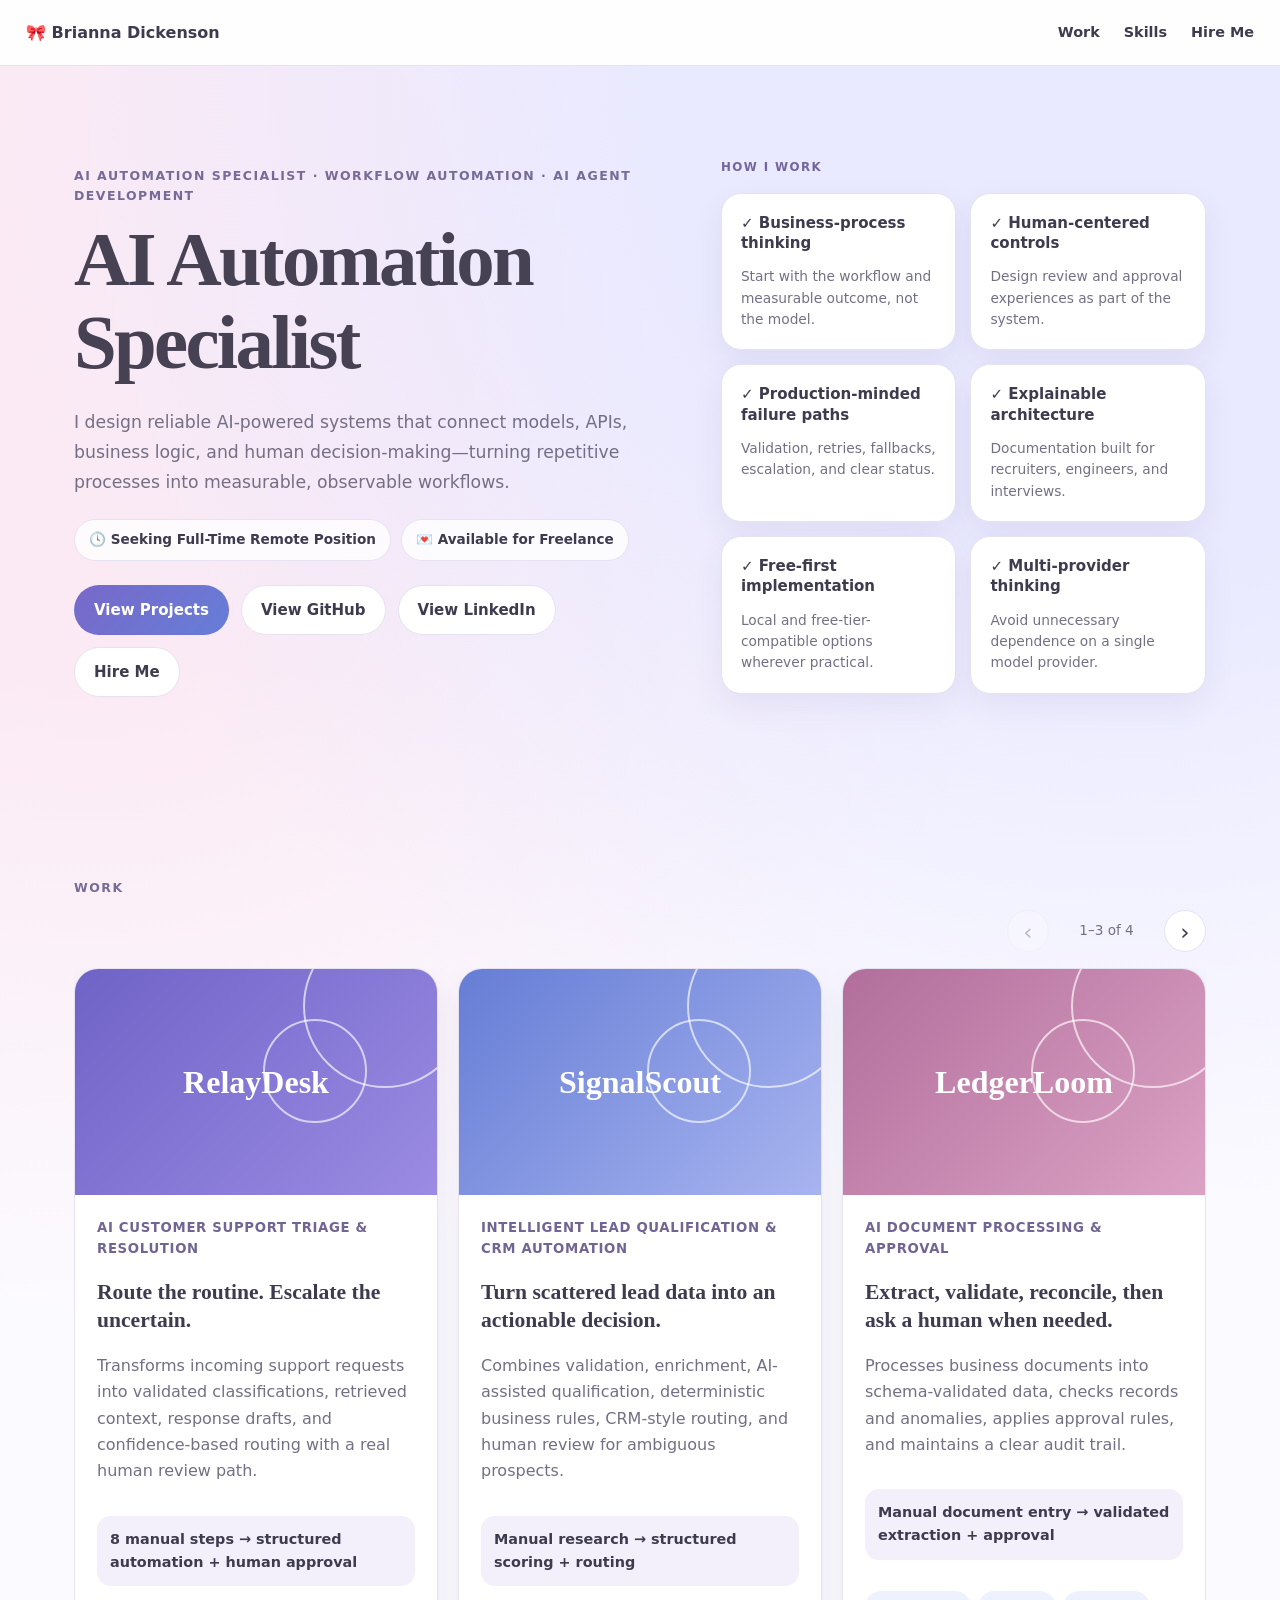
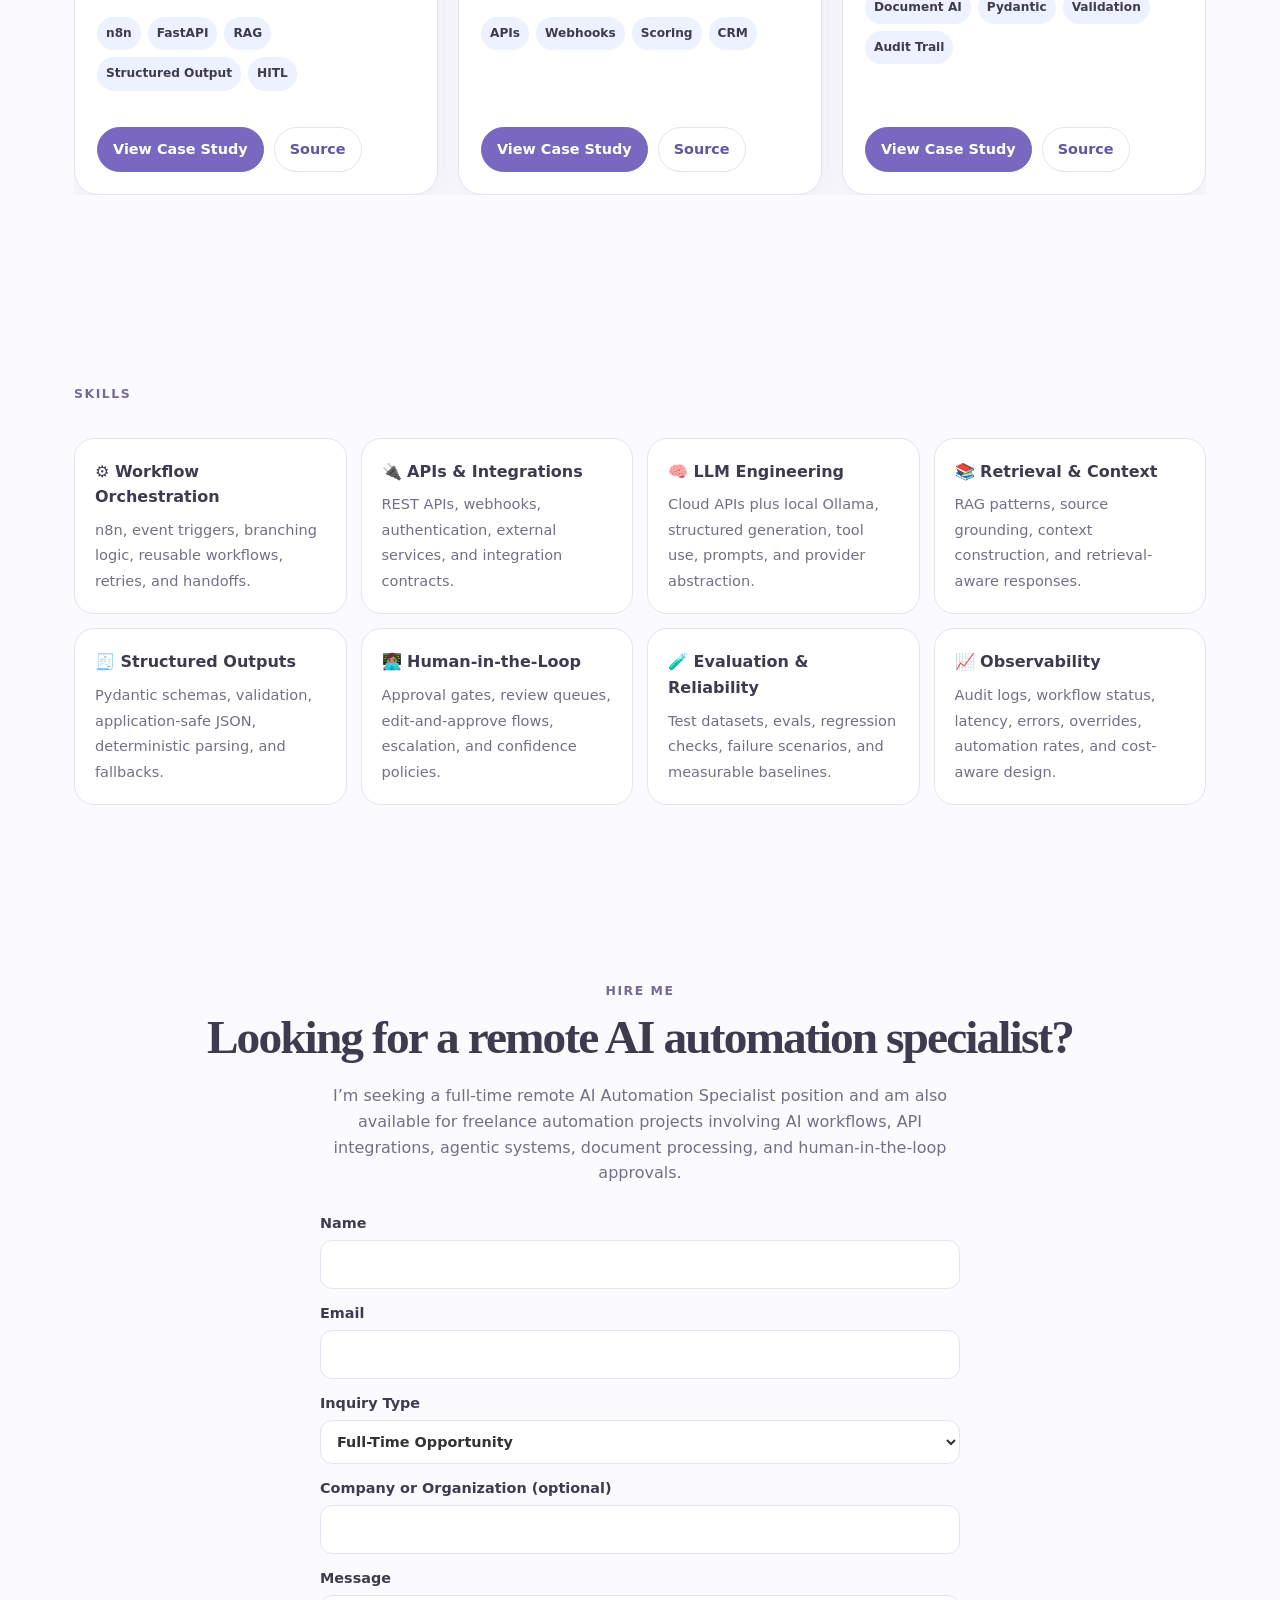
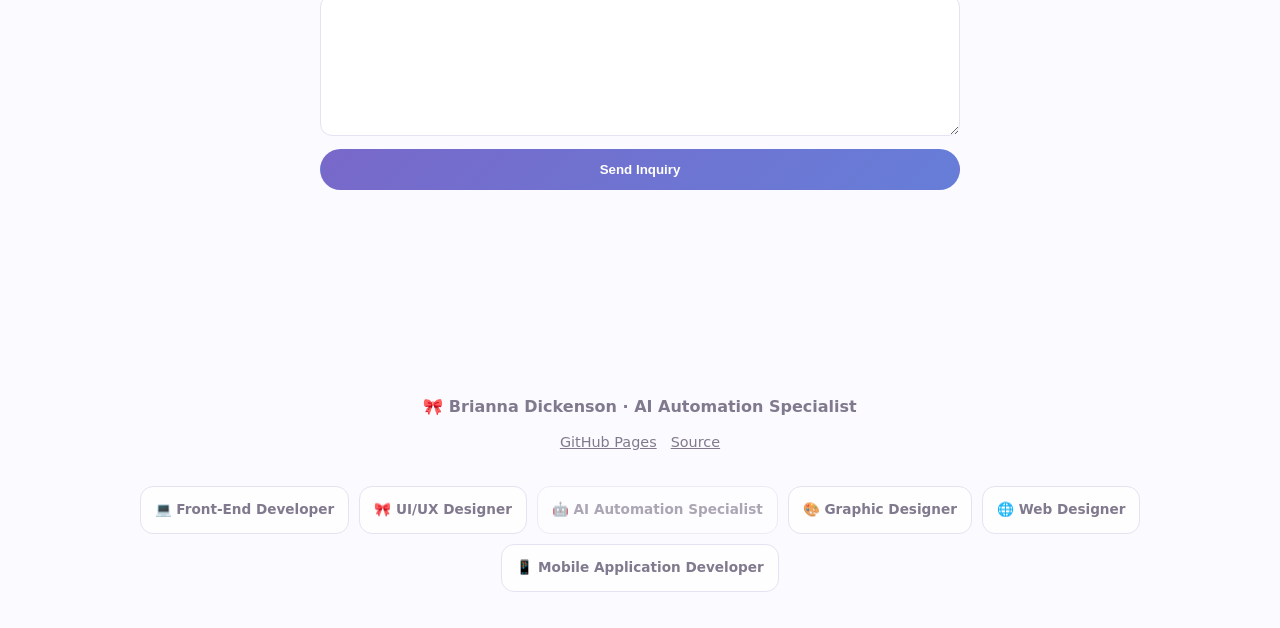
==== commit d7f3d874: "Remove AI portfolio header gap and restore clean sticky layout" ====
--- a/site/index.html
+++ b/site/index.html
@@ -12,7 +12,7 @@
 :root{font-family:Inter,system-ui,-apple-system,BlinkMacSystemFont,"Segoe UI",sans-serif;font-size:16px}body{font-family:Inter,system-ui,-apple-system,BlinkMacSystemFont,"Segoe UI",sans-serif;line-height:1.6}.hero h1{font-family:Georgia,"Times New Roman",serif;font-size:clamp(2.9rem,6vw,5.2rem);line-height:1.08;letter-spacing:-.035em}.section h2{font-family:Georgia,"Times New Roman",serif;font-size:clamp(2rem,3.7vw,3.25rem);line-height:1.16}.eyebrow{font-size:.78rem;font-weight:800;letter-spacing:.12em;text-transform:uppercase}.lede,.lead{font-size:1.08rem;line-height:1.75}.actions{display:flex;flex-wrap:wrap;gap:12px}.actions .btn,.actions a.btn{font-family:inherit;font-size:.94rem;font-weight:750;border-radius:999px;padding:12px 19px;min-height:44px;display:inline-flex;align-items:center;justify-content:center;text-decoration:none}.portfolio-status{display:flex;flex-wrap:wrap;gap:10px;margin:22px 0}.portfolio-status span{border:1px solid var(--line,#ded6e7);border-radius:999px;padding:9px 14px;background:rgba(255,255,255,.8);font-size:.85rem;font-weight:750}.footer{border-top:0!important;text-align:center;padding:36px 20px}.portfolio-family-footer{border:0!important;padding:16px 0 0!important;margin:16px auto 0!important}.portfolio-family-footer nav{display:flex;justify-content:center;flex-wrap:wrap;gap:10px}.portfolio-family-footer nav a,.portfolio-family-footer nav span{display:inline-flex;align-items:center;justify-content:center;padding:12px 14px;border-radius:13px;border:1px solid var(--line,#ddd);background:rgba(255,255,255,.75);font-size:.85rem;font-weight:700;text-decoration:none}.portfolio-family-footer nav .current{opacity:.65}.footer-links{margin:12px 0;display:flex;gap:14px;justify-content:center;flex-wrap:wrap}.footer-links a{font-size:.9rem}.hire-form{max-width:640px;margin:26px auto;text-align:left;display:grid;gap:13px}.hire-form label{display:grid;gap:5px;font-size:.9rem;font-weight:700}.hire-form input,.hire-form select,.hire-form textarea{font:inherit;width:100%;padding:12px;border:1px solid var(--line,#ddd);border-radius:12px;background:#fff;color:#333}.hire-form button{cursor:pointer}.hire-form .form-feedback{font-size:.9rem}@media(max-width:650px){.hero{padding-top:52px}.portfolio-family-footer nav a,.portfolio-family-footer nav span{flex:1 1 145px}.actions .btn{flex:1 1 auto}}
 
 /* Front-End Developer-aligned AI Automation portfolio shell */
-.topnav{height:66px;display:flex;align-items:center;justify-content:space-between;padding:0 26px;background:rgba(255,255,255,.87);border-bottom:1px solid var(--line);position:relative;z-index:10}.topnav .brand{font-size:1rem;font-weight:850;text-decoration:none;color:var(--ink)}.navlinks{display:flex;gap:24px;align-items:center}.navlinks a{font-size:.9rem;font-weight:750;color:var(--ink);text-decoration:none}.navlinks a:hover{color:#7461bb}
+.topnav{height:66px;display:flex;align-items:center;justify-content:space-between;padding:0 26px;background:rgba(255,255,255,.94);border-bottom:1px solid var(--line);position:sticky;top:0;z-index:100;backdrop-filter:blur(12px);-webkit-backdrop-filter:blur(12px)}.topnav .brand{font-size:1rem;font-weight:850;text-decoration:none;color:var(--ink)}.navlinks{display:flex;gap:24px;align-items:center}.navlinks a{font-size:.9rem;font-weight:750;color:var(--ink);text-decoration:none}.navlinks a:hover{color:#7461bb}
 .landing .hero{max-width:1180px;margin:0 auto;padding:88px 24px 80px;display:grid;grid-template-columns:1.1fr .9fr;gap:54px;align-items:center;min-height:680px}.landing .hero h1{font-family:Georgia,"Times New Roman",serif;font-size:clamp(2.9rem,6vw,5.2rem);line-height:1.08;letter-spacing:-.035em}.landing .hero .lede{max-width:600px}.landing .hero-quality{width:100%;min-width:0}.landing .hero-quality-title{font-size:.74rem;font-weight:850;letter-spacing:.12em;text-transform:uppercase;margin:0 0 16px;color:#75659f}.landing .hero-quality .checks{display:grid;grid-template-columns:repeat(2,minmax(0,1fr));gap:14px}.landing .hero-quality .check{display:flex;flex-direction:column;gap:8px;min-width:0;min-height:142px;padding:19px;background:#fff;border:1px solid var(--line);border-radius:20px;box-shadow:0 12px 32px rgba(74,58,111,.07)}.landing .hero-quality .check strong{display:block;font-size:.94rem;line-height:1.35;color:var(--ink)}.landing .hero-quality .check span{font-size:.86rem;line-height:1.55;color:var(--muted)}
 #work,#skills{max-width:1180px;margin:0 auto;padding:88px 24px}#work .projects{display:grid;grid-template-columns:repeat(3,minmax(0,1fr));gap:22px;margin-top:34px;align-items:stretch}#work .card{min-width:0;display:flex;flex-direction:column;overflow:hidden;border-radius:24px;border:1px solid var(--line);background:#fff;box-shadow:0 12px 32px rgba(74,58,111,.07);padding:0}#work .card .visual{width:100%;height:auto;aspect-ratio:16/10;border-radius:0;margin:0;display:flex;align-items:center;justify-content:center}#work .card .subtitle,#work .card h3,#work .card p,#work .card .outcome,#work .card .chips,#work .card .links{margin-left:22px;margin-right:22px}#work .card .subtitle{margin-top:22px}#work .card h3{font-size:1.35rem;line-height:1.3}#work .card .chips{display:flex;flex-wrap:wrap;gap:7px}#work .card .links{margin-top:auto;padding-top:20px;margin-bottom:22px;display:flex;gap:10px;flex-wrap:wrap}#work .card .links a{display:inline-flex;align-items:center;justify-content:center;min-height:44px;border:1px solid var(--line);border-radius:999px;padding:10px 15px;text-decoration:none;font-weight:750;font-size:.9rem}#work .card .links a:first-child{background:#7868bf;color:#fff;border-color:#7868bf}
 .section.contact{max-width:1180px;margin:0 auto;padding:88px 24px 100px;text-align:center}.section.contact h2{font-family:Georgia,"Times New Roman",serif;font-size:clamp(2rem,3.7vw,3.25rem);line-height:1.16;letter-spacing:-.04em;margin:0;color:var(--ink)}.section.contact>p:not(.eyebrow){max-width:650px;margin:18px auto 0;color:var(--muted);line-height:1.6;font-size:1rem}.section.contact>.eyebrow{margin:0 0 9px}.section.contact .hire-form{max-width:640px;margin:26px auto;text-align:left}
@@ -23,9 +23,7 @@
 #work .work-carousel{position:relative;min-width:0}#work .work-viewport{overflow:hidden;min-width:0;touch-action:pan-y;overscroll-behavior-inline:contain}#work .work-track{display:flex!important;flex-wrap:nowrap!important;align-items:stretch!important;gap:20px!important;margin-top:0!important;transition:transform .3s ease;will-change:transform}#work .work-track>.card,#work .work-track>.project{flex:0 0 calc((100% - 40px)/3)!important;width:calc((100% - 40px)/3)!important;min-width:0!important;max-width:none!important;box-sizing:border-box;display:flex!important;flex-direction:column!important;height:auto!important}#work .work-track>.card>.project-actions,#work .work-track>.card>.links{margin-top:auto!important}#work .work-track>.project>div:last-child{display:flex;flex-direction:column;flex:1}#work .work-track>.project .actions{margin-top:auto}#work .work-controls{display:flex;align-items:center;justify-content:flex-end;gap:10px;margin:0 0 16px}#work .work-arrow{display:grid;place-items:center;width:42px;height:42px;border-radius:50%;border:1px solid var(--line,#ddd);background:#fff;color:inherit;font:inherit;font-size:1.45rem;cursor:pointer;line-height:1}#work .work-arrow:disabled{opacity:.3;cursor:default}#work .work-counter{font-size:.85rem;color:var(--muted,#777);min-width:95px;text-align:center}#work .work-controls[hidden]{display:none!important}#work .work-track>.card .actions,#work .work-track>.card .project-actions{margin-top:auto}#work .work-track>.card .links{margin-top:auto}@media(max-width:950px){#work .work-track>.card,#work .work-track>.project{flex-basis:calc((100% - 20px)/2)!important;width:calc((100% - 20px)/2)!important}}@media(max-width:650px){#work .work-track>.card,#work .work-track>.project{flex-basis:100%!important;width:100%!important}}@media(prefers-reduced-motion:reduce){#work .work-track{transition:none!important}}
 #work .work-track>.work-page-hidden{display:none!important}#work .work-track{transition:none!important}\n
 /* Portfolio Family: sticky navigation and accessible, scroll-triggered back-to-top */
-.topnav{position:fixed;top:0;left:0;right:0;width:100%;min-height:66px;z-index:100;background:rgba(255,255,255,.94);border-bottom:1px solid var(--line);backdrop-filter:blur(12px);-webkit-backdrop-filter:blur(12px)}
-body{padding-top:66px}
-@media(max-width:650px){body{padding-top:66px}}
+
 
 html{scroll-padding-top:86px}
 .backtop{position:fixed;right:18px;bottom:18px;width:44px;height:44px;display:grid;place-items:center;padding:0;border-radius:50%;border:1px solid var(--line, #ded8e6);background:#fff;color:var(--backtop-accent,var(--violet,var(--accent,var(--ink,#6d56c7))));box-shadow:0 12px 30px rgba(78,49,67,.13);font-family:inherit;font-size:1.25rem;line-height:1;font-weight:800;cursor:pointer;z-index:60;transition:opacity .18s ease,visibility .18s ease,transform .18s ease,box-shadow .18s ease}
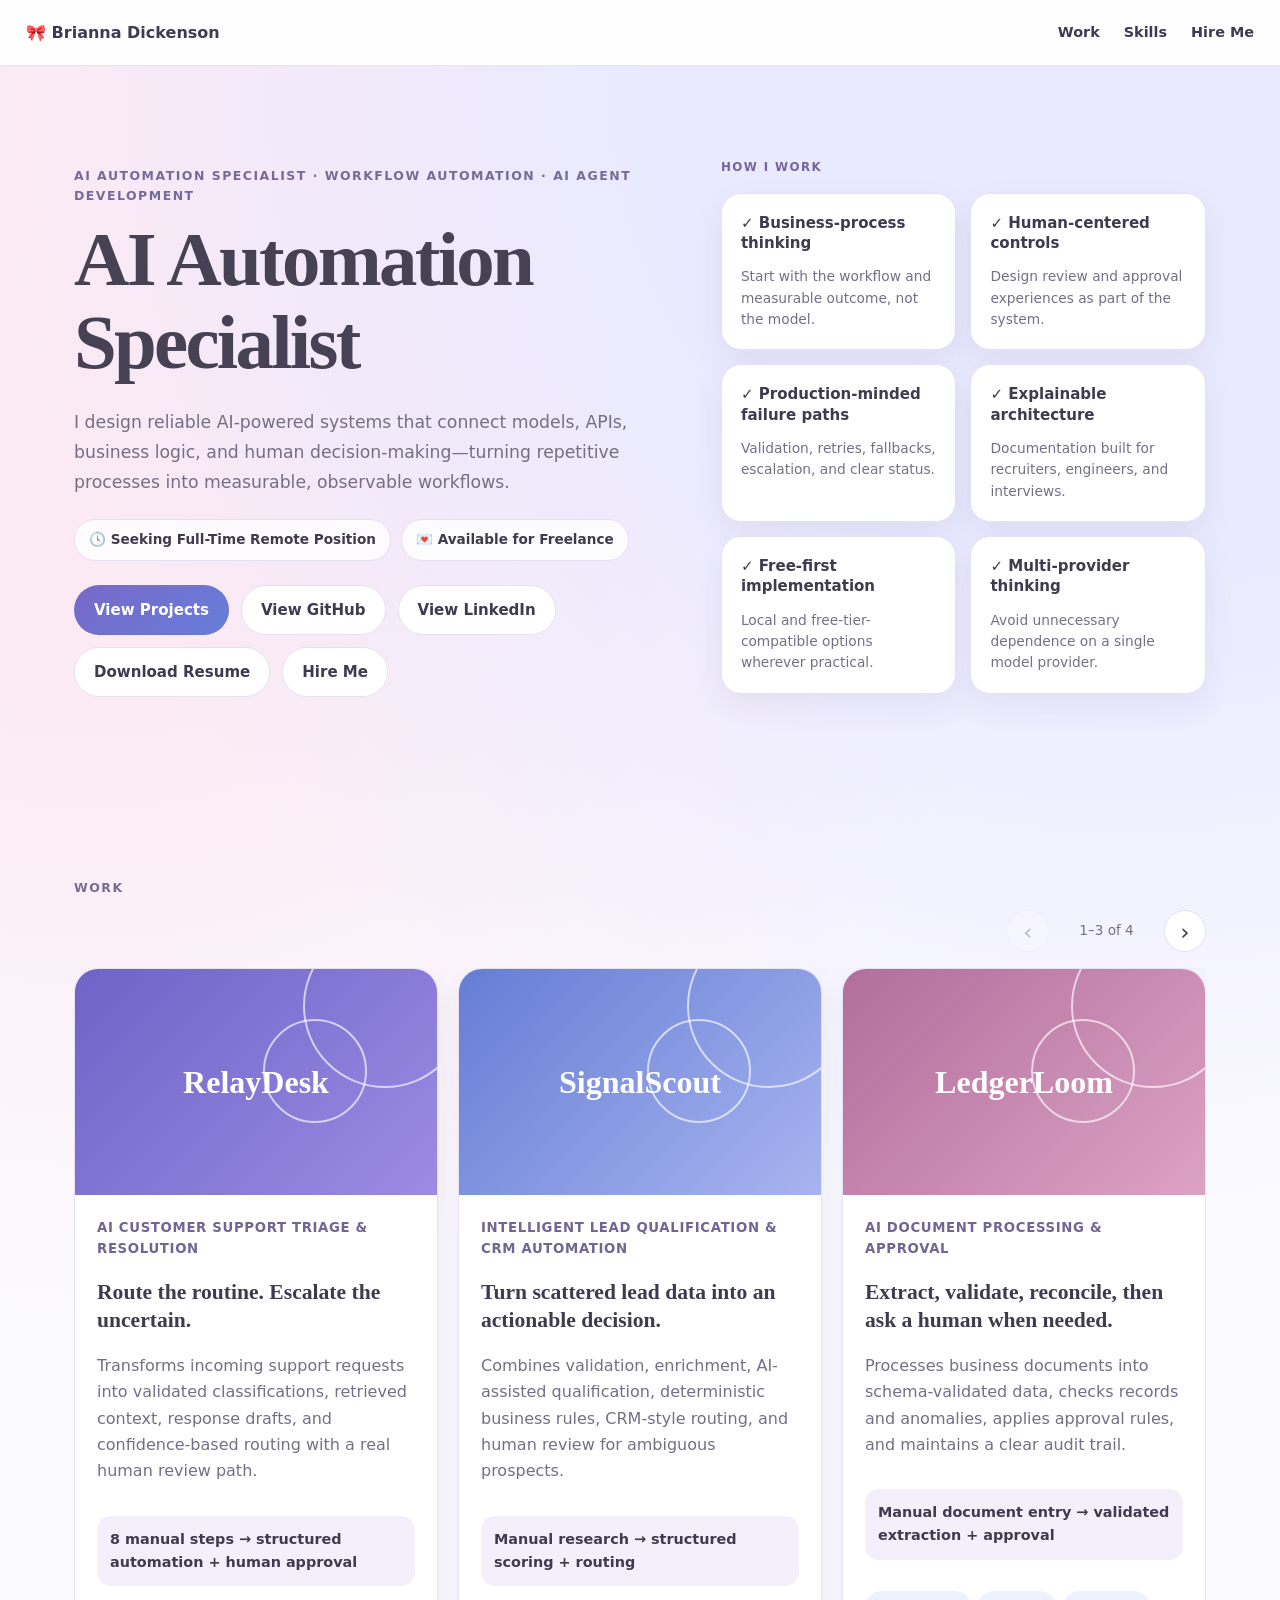
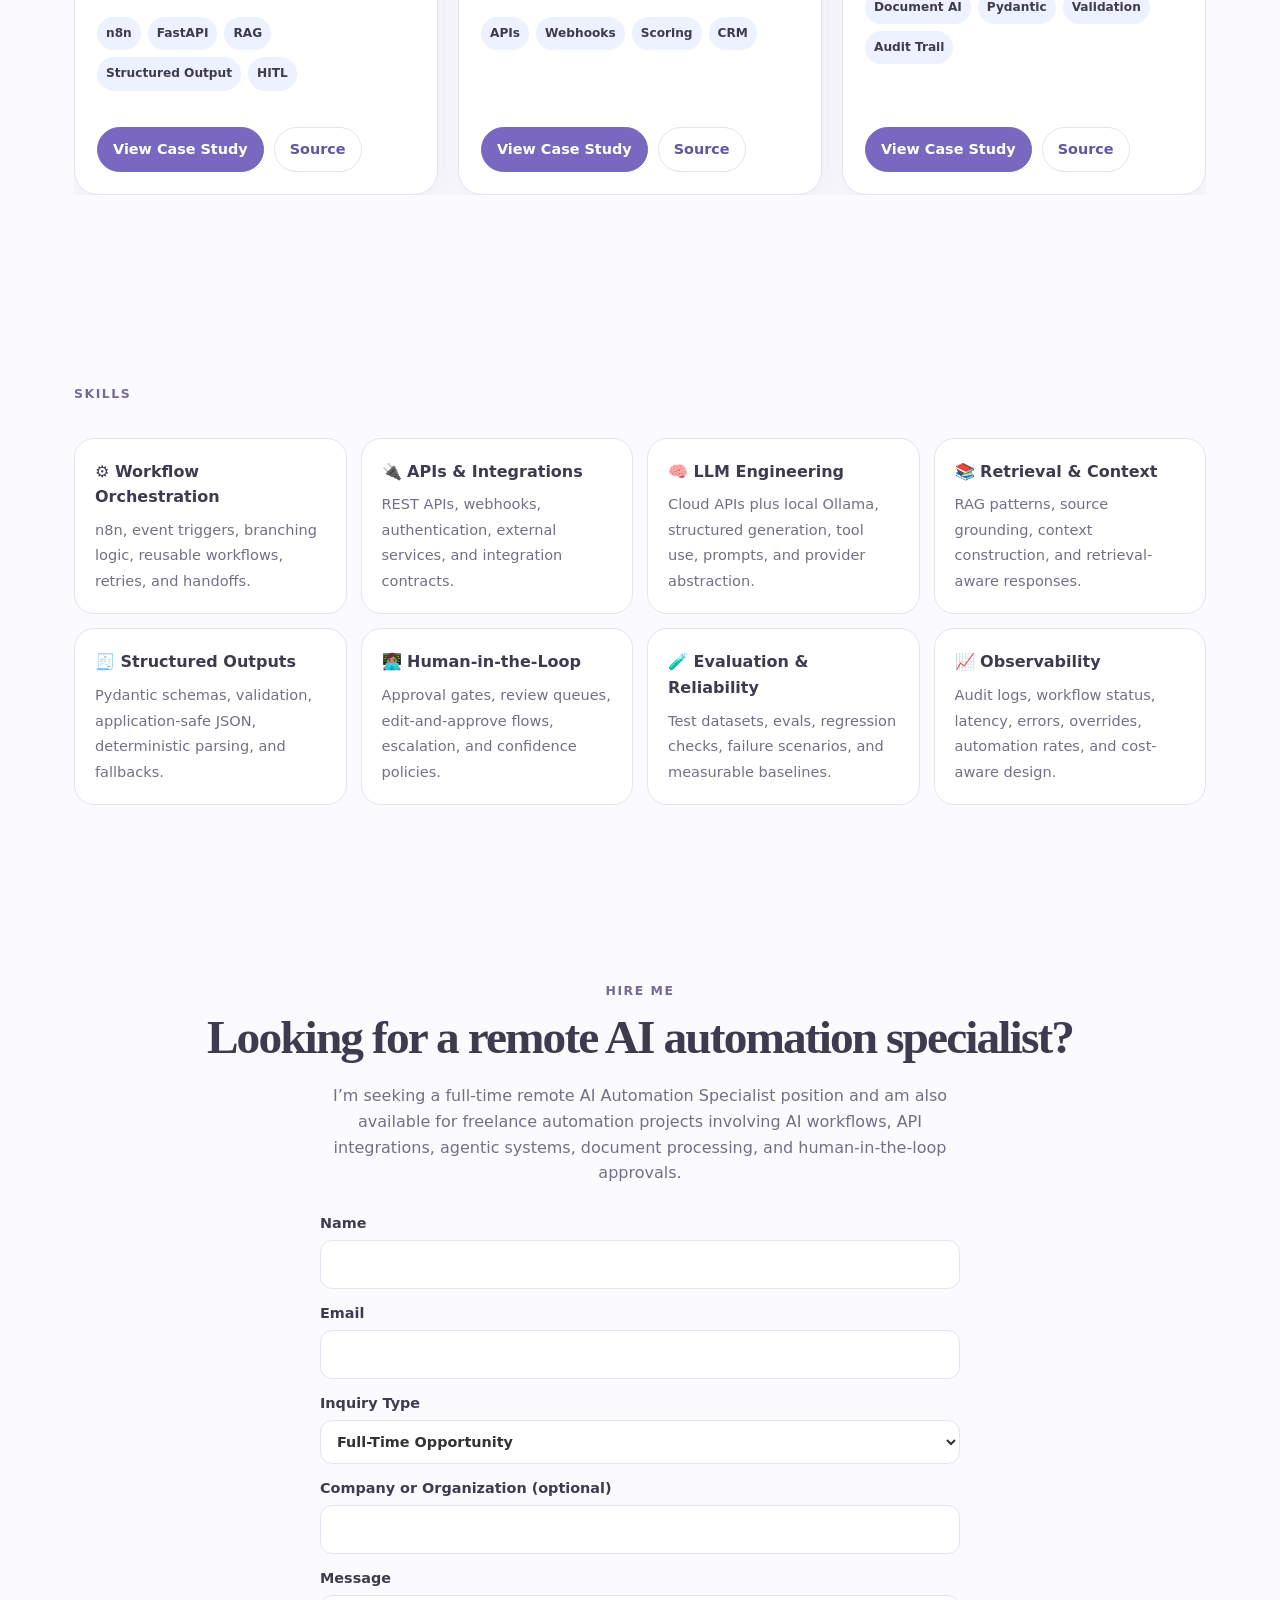
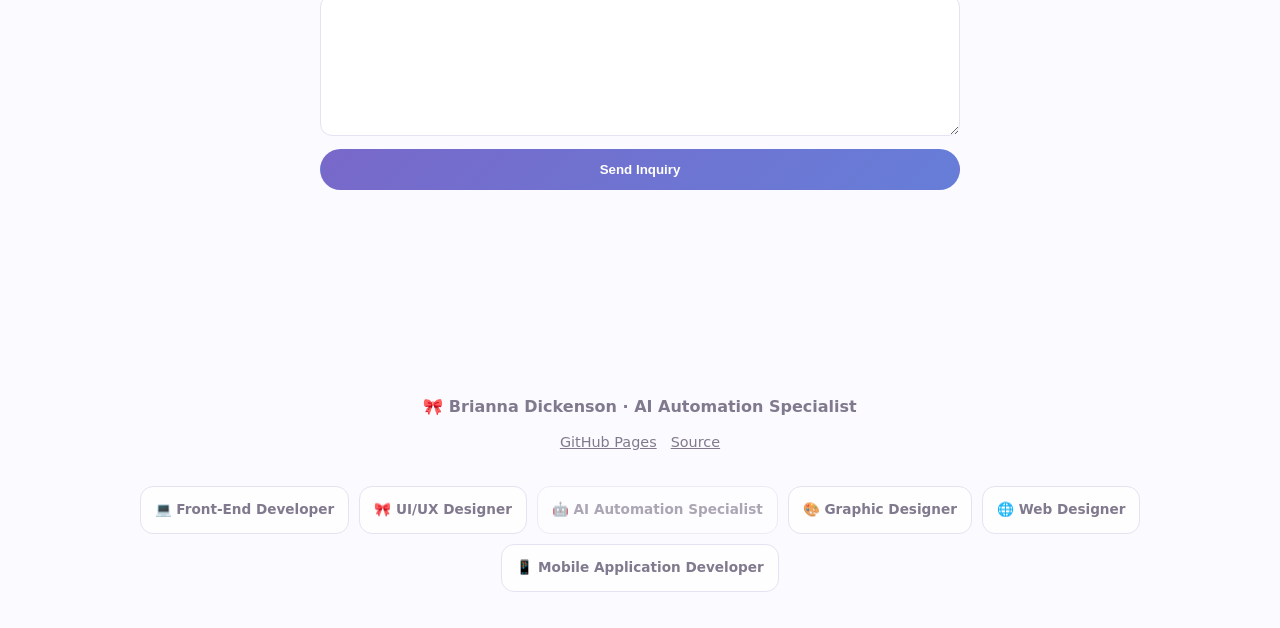
==== commit a1cdc405: "feat: add resume download button to portfolio hero" ====
--- a/site/index.html
+++ b/site/index.html
@@ -38,7 +38,7 @@
 <a class="skip" href="#main">Skip to content</a>
 <header class="topnav"><a class="brand" href="#">🎀 Brianna Dickenson</a><nav class="navlinks" aria-label="Primary navigation"><a href="#work">Work</a><a href="#skills">Skills</a><a href="#contact">Hire Me</a></nav></header>
 <main id="main" class="landing">
-<section class="hero wrap"><div><p class="eyebrow">AI Automation Specialist · Workflow Automation · AI Agent Development</p><h1>AI Automation Specialist</h1><p class="lede">I design reliable AI-powered systems that connect models, APIs, business logic, and human decision-making—turning repetitive processes into measurable, observable workflows.</p><div class="portfolio-status"><span>🕓 Seeking Full-Time Remote Position</span><span>💌 Available for Freelance</span></div><div class="actions"><a class="btn primary" href="#work">View Projects</a><a class="btn" href="https://github.com/breyhanaariel/ai-automation-specialist">View GitHub</a><a class="btn" href="https://www.linkedin.com/in/brianna-dickenson-9555515b">View LinkedIn</a><a class="btn" href="#contact">Hire Me</a></div></div><div class="hero-quality" aria-label="How I Work: AI automation approach"><p class="eyebrow hero-quality-title">How I Work</p><div class="checks"><div class="check"><strong>✓ Business-process thinking</strong><span>Start with the workflow and measurable outcome, not the model.</span></div><div class="check"><strong>✓ Human-centered controls</strong><span>Design review and approval experiences as part of the system.</span></div><div class="check"><strong>✓ Production-minded failure paths</strong><span>Validation, retries, fallbacks, escalation, and clear status.</span></div><div class="check"><strong>✓ Explainable architecture</strong><span>Documentation built for recruiters, engineers, and interviews.</span></div><div class="check"><strong>✓ Free-first implementation</strong><span>Local and free-tier-compatible options wherever practical.</span></div><div class="check"><strong>✓ Multi-provider thinking</strong><span>Avoid unnecessary dependence on a single model provider.</span></div></div></div></section>
+<section class="hero wrap"><div><p class="eyebrow">AI Automation Specialist · Workflow Automation · AI Agent Development</p><h1>AI Automation Specialist</h1><p class="lede">I design reliable AI-powered systems that connect models, APIs, business logic, and human decision-making—turning repetitive processes into measurable, observable workflows.</p><div class="portfolio-status"><span>🕓 Seeking Full-Time Remote Position</span><span>💌 Available for Freelance</span></div><div class="actions"><a class="btn primary" href="#work">View Projects</a><a class="btn" href="https://github.com/breyhanaariel/ai-automation-specialist">View GitHub</a><a class="btn" href="https://www.linkedin.com/in/brianna-dickenson-9555515b">View LinkedIn</a><a class="btn" href="assets/resume.pdf" download="Brianna-Dickenson-ai-automation-specialist-Resume.pdf" type="application/pdf">Download Resume</a><a class="btn" href="#contact">Hire Me</a></div></div><div class="hero-quality" aria-label="How I Work: AI automation approach"><p class="eyebrow hero-quality-title">How I Work</p><div class="checks"><div class="check"><strong>✓ Business-process thinking</strong><span>Start with the workflow and measurable outcome, not the model.</span></div><div class="check"><strong>✓ Human-centered controls</strong><span>Design review and approval experiences as part of the system.</span></div><div class="check"><strong>✓ Production-minded failure paths</strong><span>Validation, retries, fallbacks, escalation, and clear status.</span></div><div class="check"><strong>✓ Explainable architecture</strong><span>Documentation built for recruiters, engineers, and interviews.</span></div><div class="check"><strong>✓ Free-first implementation</strong><span>Local and free-tier-compatible options wherever practical.</span></div><div class="check"><strong>✓ Multi-provider thinking</strong><span>Avoid unnecessary dependence on a single model provider.</span></div></div></div></section>
 <section class="section wrap" id="work"><p class="eyebrow">Work</p><div class="projects">
 <article class="card"><div class="visual relay"><strong>RelayDesk</strong></div><div class="subtitle">AI Customer Support Triage & Resolution</div><h3>Route the routine. Escalate the uncertain.</h3><p>Transforms incoming support requests into validated classifications, retrieved context, response drafts, and confidence-based routing with a real human review path.</p><div class="outcome">8 manual steps → structured automation + human approval</div><div class="chips"><span class="chip">n8n</span><span class="chip">FastAPI</span><span class="chip">RAG</span><span class="chip">Structured Output</span><span class="chip">HITL</span></div><div class="links"><a href="projects/relaydesk.html">View Case Study</a><a href="https://github.com/breyhanaariel/ai-automation-specialist/tree/main/relaydesk">Source</a></div></article>
 <article class="card"><div class="visual signal"><strong>SignalScout</strong></div><div class="subtitle">Intelligent Lead Qualification & CRM Automation</div><h3>Turn scattered lead data into an actionable decision.</h3><p>Combines validation, enrichment, AI-assisted qualification, deterministic business rules, CRM-style routing, and human review for ambiguous prospects.</p><div class="outcome">Manual research → structured scoring + routing</div><div class="chips"><span class="chip">APIs</span><span class="chip">Webhooks</span><span class="chip">Scoring</span><span class="chip">CRM</span></div><div class="links"><a href="projects/signalscout.html">View Case Study</a><a href="https://github.com/breyhanaariel/ai-automation-specialist/tree/main/signalscout">Source</a></div></article>
